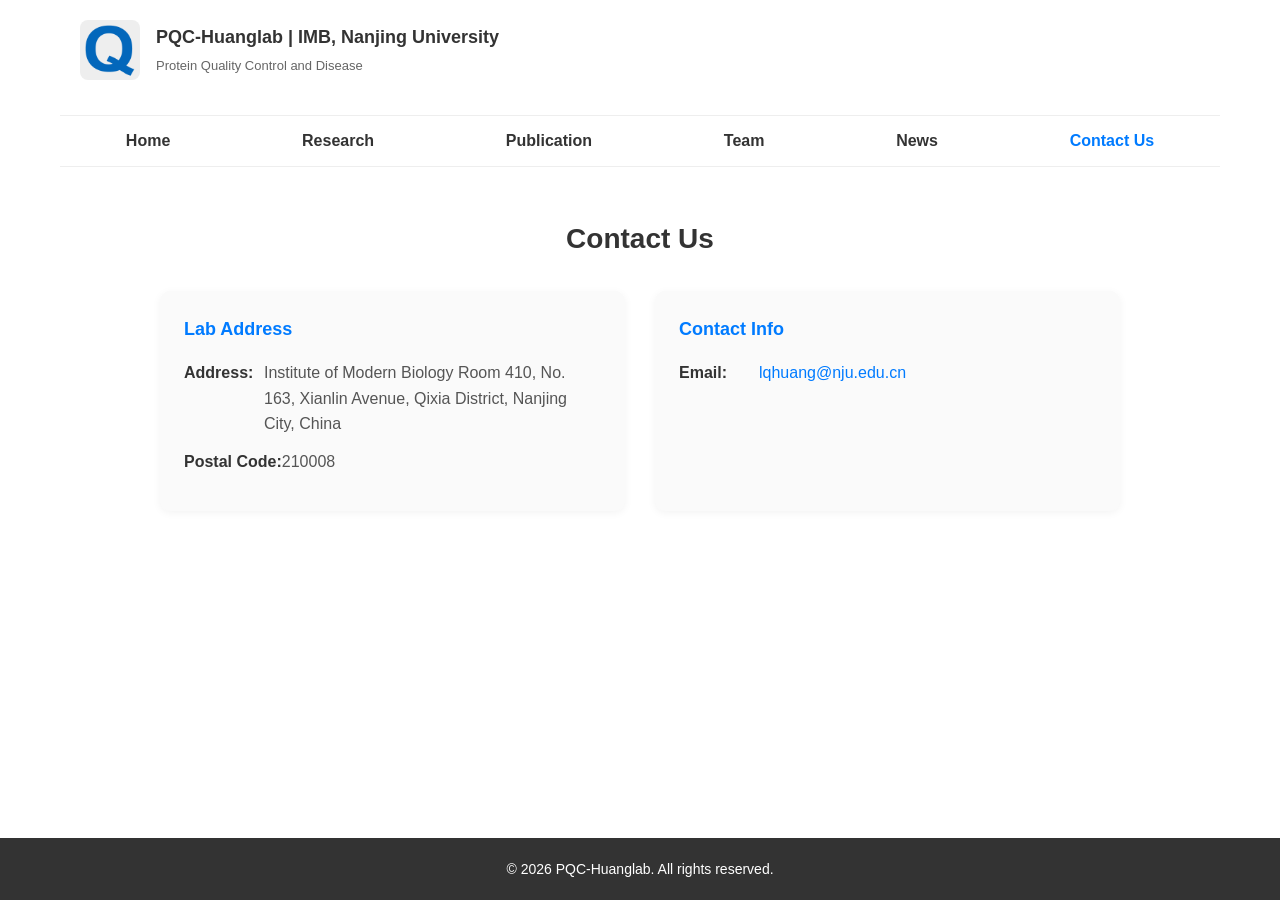
==== contact.html @ d38bd1e4 "Add files via upload" ====
<!DOCTYPE html>
<html lang="en">
<head>
  <meta charset="UTF-8" />
  <link rel="shortcut icon" type="image/x-icon" href="./statics/picture/logo.png" sizes="16x16">
  <meta name="viewport" content="width=device-width, initial-scale=1.0"/>
  <title>Contact Us - PQC-Huanglab</title>
  <style>
    * {
      margin: 0;
      padding: 0;
      box-sizing: border-box;
    }

    body {
      font-family: Arial, sans-serif;
      line-height: 1.6;
      background-color: #fff;
      color: #333;
      display: flex;
      flex-direction: column;
      min-height: 100vh;
    }

    .container {
      max-width: 1200px;
      margin: 0 auto;
      padding: 0 20px;
    }

    /* —————— Logo + Title —————— */
    .header-top {
      display: flex;
      align-items: center;
      padding: 20px 0;
      min-height: 80px;
      justify-content: space-between;
    }

    .logo {
      height: 60px;
      width: 60px;
      margin-right: 16px;
      background-color: #eee;
      border-radius: 8px;
      display: flex;
      align-items: center;
      justify-content: center;
      color: #999;
      font-weight: bold;
      font-size: 20px;
      flex-shrink: 0;
    }

    .site-title-group {
      display: flex;
      flex-direction: column;
    }

    .site-title {
      font-size: 18px;
      font-weight: bold;
      color: #333;
      margin-bottom: 4px;
    }

    .site-subtitle {
      font-size: 13px;
      color: #666;
    }

    /* —————— Main Content Wrapper —————— */
    .main-content {
      flex: 1;
    }

    /* —————— Hamburger Button —————— */
    .hamburger {
      display: none;
      flex-direction: column;
      justify-content: space-between;
      width: 30px;
      height: 21px;
      cursor: pointer;
    }

    .hamburger span {
      height: 3px;
      width: 100%;
      background-color: #333;
      transition: 0.3s;
    }

    /* —————— Navigation —————— */
    nav {
      margin: 15px 0 30px;
    }

    nav ul {
      display: flex;
      list-style: none;
      justify-content: space-around;
      padding: 12px 0;
      margin: 0;
      border-top: 1px solid #eee;
      border-bottom: 1px solid #eee;
    }

    nav a {
      text-decoration: none;
      color: #333;
      font-weight: 600;
      white-space: nowrap;
      padding: 6px 0;
      border-radius: 4px;
    }

    nav a:hover,
    nav a.active {
      color: #007BFF;
    }

    /* —————— Contact Section —————— */
    .content-section {
      padding: 20px 0 40px;
    }

    .section-title {
      text-align: center;
      font-size: 28px;
      margin-bottom: 30px;
      color: #333;
    }

    .contact-info {
      max-width: 960px;
      margin: 0 auto;
      display: grid;
      grid-template-columns: repeat(auto-fit, minmax(300px, 1fr));
      gap: 30px;
      width: 100%;
    }

    .info-card {
      background: #fafafa;
      padding: 24px;
      border-radius: 10px;
      box-shadow: 0 2px 8px rgba(0,0,0,0.05);
      width: 100%;
    }

    .info-title {
      font-size: 18px;
      font-weight: bold;
      color: #007BFF;
      margin-bottom: 16px;
    }

    .info-item {
      margin-bottom: 12px;
      display: flex;
    }

    .info-label {
      font-weight: bold;
      min-width: 80px;
      color: #333;
    }

    .info-value {
      color: #555;
      flex: 1;
    }

    .info-value a {
      color: #007BFF;
      text-decoration: none;
    }

    .info-value a:hover {
      text-decoration: underline;
    }

    /* —————— Footer —————— */
    footer {
      background-color: #333;
      color: #fff;
      text-align: center;
      padding: 20px 0;
      font-size: 14px;
    }

    /* —————— Responsive —————— */
    @media (max-width: 768px) {
      .header-top {
        flex-direction: row;
        align-items: center;
        justify-content: space-between;
      }

      .logo {
        margin-right: 12px;
      }

      .site-title-group {
        flex-direction: column;
        align-items: flex-start;
      }

      /* 显示汉堡按钮 */
      .hamburger {
        display: flex;
      }

      /* 隐藏默认导航 */
      nav ul {
        display: none;
        flex-direction: column;
        align-items: flex-start;
        gap: 10px;
        padding: 12px 0;
        margin-top: 10px;
        border: none;
        background: #f9f9f9;
        border-radius: 8px;
        width: 100%;
      }

      /* JS 控制显示 */
      nav ul.show {
        display: flex;
      }

      nav a {
        width: 100%;
        padding: 8px 0;
        text-align: left;
      }

      .contact-info {
        grid-template-columns: 1fr;
      }
    }

    @media (max-width: 480px) {
      .container {
        padding: 0 15px;
      }
      .logo {
        width: 50px;
        height: 50px;
        font-size: 18px;
      }
      .site-title {
        font-size: 16px;
      }
      .site-subtitle {
        font-size: 12px;
      }
    }
  </style>
</head>
<body>

  <div class="main-content">
    <div class="container">
      <div class="container">
        <div class="header-top">
          <div style="display: flex; align-items: center;">
            <img src="./statics/picture/logo.png" alt="logo" class="logo">
            <div class="site-title-group">
              <div class="site-title">PQC-Huanglab | IMB, Nanjing University</div>
              <div class="site-subtitle">Protein Quality Control and Disease</div>
            </div>
          </div>
          <div class="hamburger" id="hamburger">
            <span></span>
            <span></span>
            <span></span>
          </div>
        </div>
      </div>

      <nav>
        <ul>
          <li><a href="index.html">Home</a></li>
          <li><a href="research.html">Research</a></li>
          <li><a href="publication.html">Publication</a></li>
          <li><a href="team.html">Team</a></li>
          <li><a href="news.html">News</a></li>
          <li><a href="contact.html" class="active">Contact Us</a></li>
        </ul>
      </nav>

      <section class="content-section">
        <h1 class="section-title">Contact Us</h1>
        <div class="contact-info">
          <div class="info-card">
            <div class="info-title">Lab Address</div>
            <div class="info-item">
              <div class="info-label">Address:</div>
              <div class="info-value">Institute of Modern Biology Room 410, No. 163, Xianlin Avenue, Qixia District, Nanjing City, China</div>
            </div>
            <div class="info-item">
              <div class="info-label">Postal Code:</div>
              <div class="info-value">210008</div>
            </div>
          </div>
          
          <div class="info-card">
            <div class="info-title">Contact Info</div>
            <div class="info-item">
              <div class="info-label">Email:</div>
              <div class="info-value">
                <a href="mailto:lqhuang@nju.edu.cn">lqhuang@nju.edu.cn</a>
              </div>
            </div>
            </div>
          </div>
        </div>
      </section>
    </div>
  </div>

  <footer>
    <div class="container">
      &copy; 2026 PQC-Huanglab. All rights reserved.
    </div>
  </footer>

  <script>
    document.addEventListener('DOMContentLoaded', function() {
      const hamburger = document.getElementById('hamburger');
      const navMenu = document.querySelector('nav ul');

      if (hamburger && navMenu) {
        hamburger.addEventListener('click', function() {
          navMenu.classList.toggle('show');
        });
      }
    });
  </script>
</body>
</html>
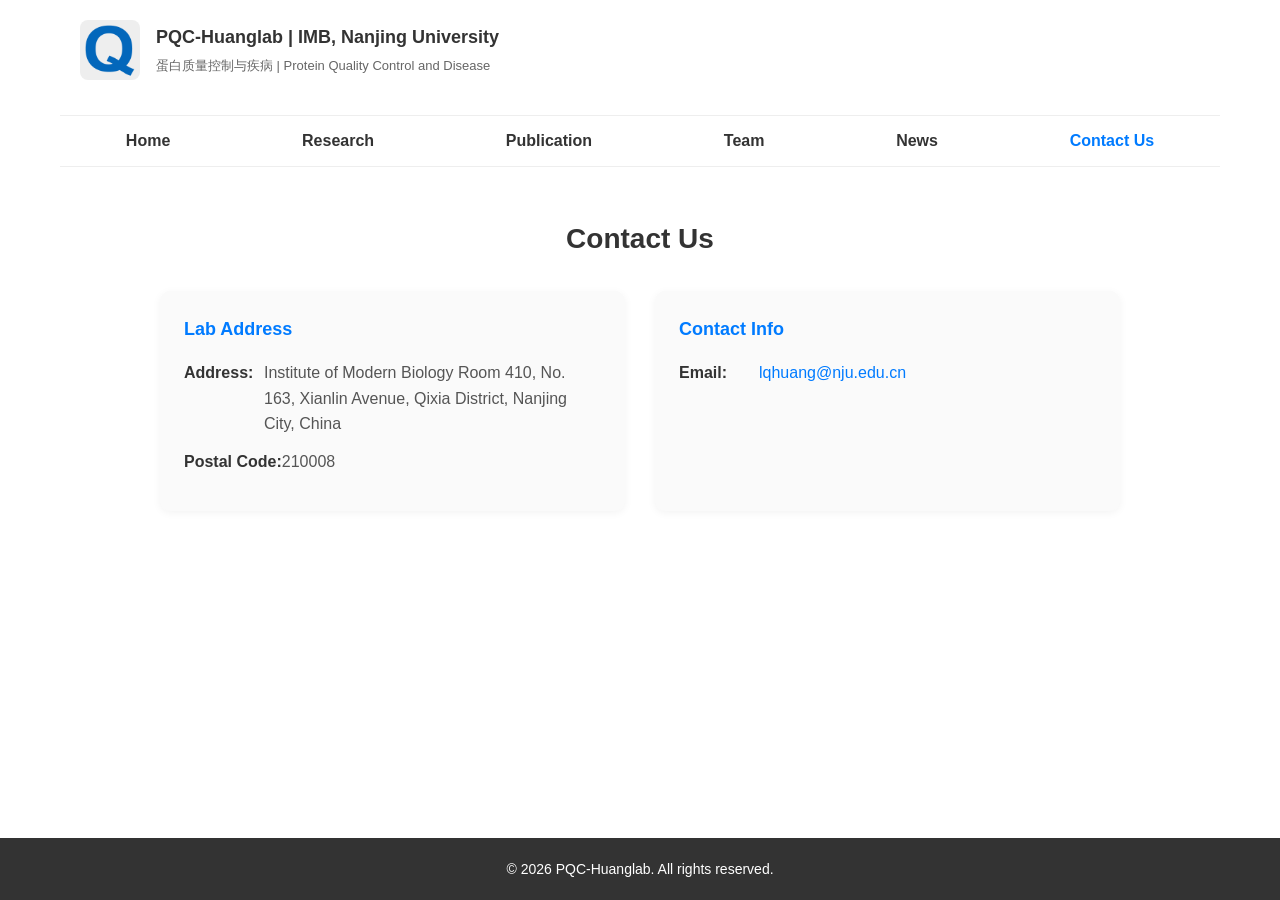
==== commit ea8d6ea9: "Add files via upload" ====
--- a/contact.html
+++ b/contact.html
@@ -264,13 +264,14 @@
 
   <div class="main-content">
     <div class="container">
+      <!-- 双重 container（保持结构一致性） -->
       <div class="container">
         <div class="header-top">
           <div style="display: flex; align-items: center;">
             <img src="./statics/picture/logo.png" alt="logo" class="logo">
             <div class="site-title-group">
               <div class="site-title">PQC-Huanglab | IMB, Nanjing University</div>
-              <div class="site-subtitle">Protein Quality Control and Disease</div>
+              <div class="site-subtitle">蛋白质量控制与疾病 | Protein Quality Control and Disease</div>
             </div>
           </div>
           <div class="hamburger" id="hamburger">
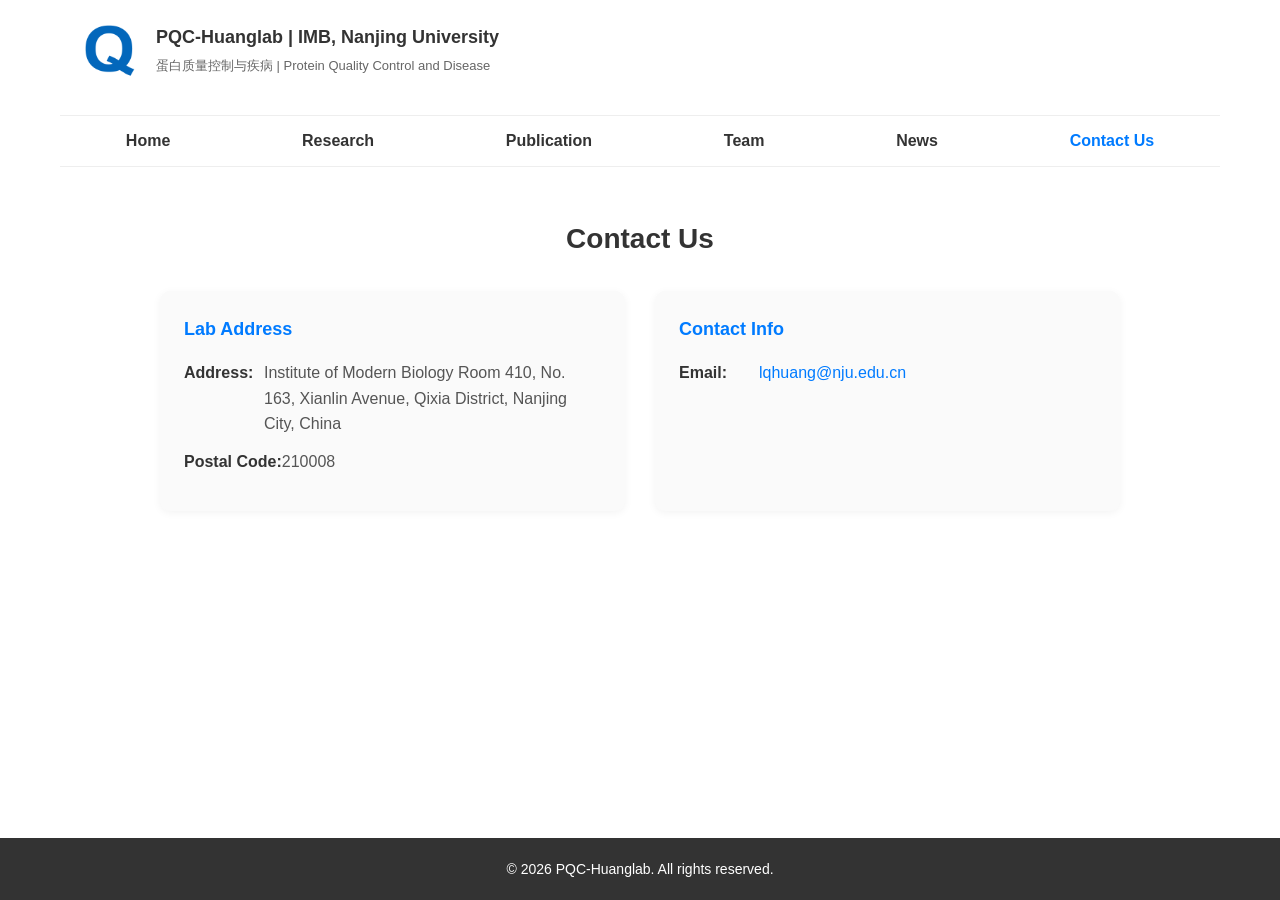
==== commit 82ed2c3c: "Add files via upload" ====
--- a/contact.html
+++ b/contact.html
@@ -1,3 +1,4 @@
+
 <!DOCTYPE html>
 <html lang="en">
 <head>
@@ -41,7 +42,6 @@
       height: 60px;
       width: 60px;
       margin-right: 16px;
-      background-color: #eee;
       border-radius: 8px;
       display: flex;
       align-items: center;
@@ -252,10 +252,10 @@
         font-size: 18px;
       }
       .site-title {
-        font-size: 16px;
+        font-size: 12px;
       }
       .site-subtitle {
-        font-size: 12px;
+        font-size: 8px;
       }
     }
   </style>
@@ -268,10 +268,11 @@
       <div class="container">
         <div class="header-top">
           <div style="display: flex; align-items: center;">
-            <img src="./statics/picture/logo.png" alt="logo" class="logo">
-            <div class="site-title-group">
-              <div class="site-title">PQC-Huanglab | IMB, Nanjing University</div>
-              <div class="site-subtitle">蛋白质量控制与疾病 | Protein Quality Control and Disease</div>
+        <a href="./" style="text-decoration: none;">
+        <img src="./statics/picture/logo.png" alt="logo" class="logo">
+        <div class="site-title-group">
+          <div class="site-title">PQC-Huanglab | IMB, Nanjing University</div>
+          <div class="site-subtitle">蛋白质量控制与疾病 | Protein Quality Control and Disease</div></a>
             </div>
           </div>
           <div class="hamburger" id="hamburger">
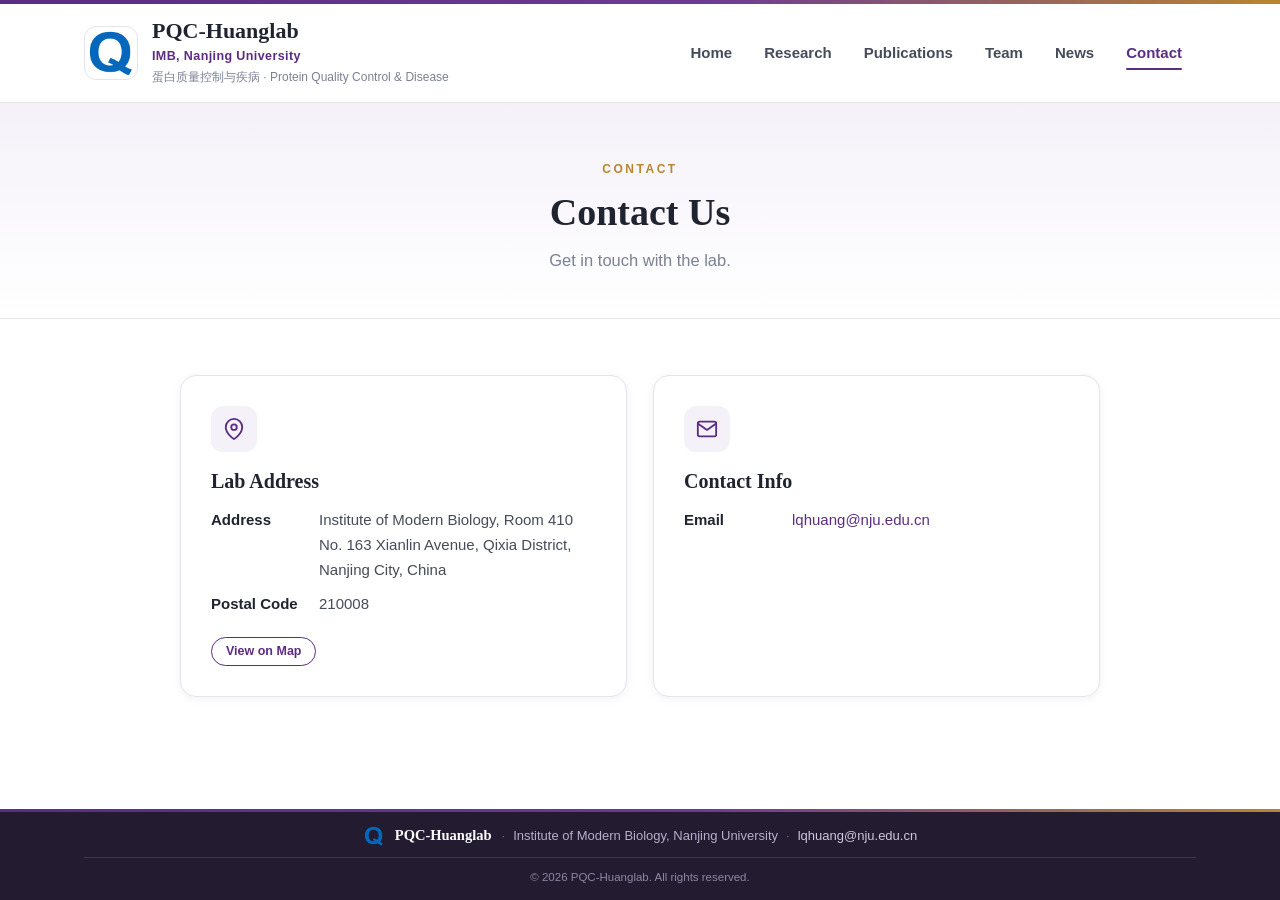
==== commit 61ca81e8: "Add files via upload" ====
--- a/contact.html
+++ b/contact.html
@@ -1,346 +1,112 @@
-
-<!DOCTYPE html>
-<html lang="en">
-<head>
-  <meta charset="UTF-8" />
-  <link rel="shortcut icon" type="image/x-icon" href="./statics/picture/logo.png" sizes="16x16">
-  <meta name="viewport" content="width=device-width, initial-scale=1.0"/>
-  <title>Contact Us - PQC-Huanglab</title>
-  <style>
-    * {
-      margin: 0;
-      padding: 0;
-      box-sizing: border-box;
-    }
-
-    body {
-      font-family: Arial, sans-serif;
-      line-height: 1.6;
-      background-color: #fff;
-      color: #333;
-      display: flex;
-      flex-direction: column;
-      min-height: 100vh;
-    }
-
-    .container {
-      max-width: 1200px;
-      margin: 0 auto;
-      padding: 0 20px;
-    }
-
-    /* —————— Logo + Title —————— */
-    .header-top {
-      display: flex;
-      align-items: center;
-      padding: 20px 0;
-      min-height: 80px;
-      justify-content: space-between;
-    }
-
-    .logo {
-      height: 60px;
-      width: 60px;
-      margin-right: 16px;
-      border-radius: 8px;
-      display: flex;
-      align-items: center;
-      justify-content: center;
-      color: #999;
-      font-weight: bold;
-      font-size: 20px;
-      flex-shrink: 0;
-    }
-
-    .site-title-group {
-      display: flex;
-      flex-direction: column;
-    }
-
-    .site-title {
-      font-size: 18px;
-      font-weight: bold;
-      color: #333;
-      margin-bottom: 4px;
-    }
-
-    .site-subtitle {
-      font-size: 13px;
-      color: #666;
-    }
-
-    /* —————— Main Content Wrapper —————— */
-    .main-content {
-      flex: 1;
-    }
-
-    /* —————— Hamburger Button —————— */
-    .hamburger {
-      display: none;
-      flex-direction: column;
-      justify-content: space-between;
-      width: 30px;
-      height: 21px;
-      cursor: pointer;
-    }
-
-    .hamburger span {
-      height: 3px;
-      width: 100%;
-      background-color: #333;
-      transition: 0.3s;
-    }
-
-    /* —————— Navigation —————— */
-    nav {
-      margin: 15px 0 30px;
-    }
-
-    nav ul {
-      display: flex;
-      list-style: none;
-      justify-content: space-around;
-      padding: 12px 0;
-      margin: 0;
-      border-top: 1px solid #eee;
-      border-bottom: 1px solid #eee;
-    }
-
-    nav a {
-      text-decoration: none;
-      color: #333;
-      font-weight: 600;
-      white-space: nowrap;
-      padding: 6px 0;
-      border-radius: 4px;
-    }
-
-    nav a:hover,
-    nav a.active {
-      color: #007BFF;
-    }
-
-    /* —————— Contact Section —————— */
-    .content-section {
-      padding: 20px 0 40px;
-    }
-
-    .section-title {
-      text-align: center;
-      font-size: 28px;
-      margin-bottom: 30px;
-      color: #333;
-    }
-
-    .contact-info {
-      max-width: 960px;
-      margin: 0 auto;
-      display: grid;
-      grid-template-columns: repeat(auto-fit, minmax(300px, 1fr));
-      gap: 30px;
-      width: 100%;
-    }
-
-    .info-card {
-      background: #fafafa;
-      padding: 24px;
-      border-radius: 10px;
-      box-shadow: 0 2px 8px rgba(0,0,0,0.05);
-      width: 100%;
-    }
-
-    .info-title {
-      font-size: 18px;
-      font-weight: bold;
-      color: #007BFF;
-      margin-bottom: 16px;
-    }
-
-    .info-item {
-      margin-bottom: 12px;
-      display: flex;
-    }
-
-    .info-label {
-      font-weight: bold;
-      min-width: 80px;
-      color: #333;
-    }
-
-    .info-value {
-      color: #555;
-      flex: 1;
-    }
-
-    .info-value a {
-      color: #007BFF;
-      text-decoration: none;
-    }
-
-    .info-value a:hover {
-      text-decoration: underline;
-    }
-
-    /* —————— Footer —————— */
-    footer {
-      background-color: #333;
-      color: #fff;
-      text-align: center;
-      padding: 20px 0;
-      font-size: 14px;
-    }
-
-    /* —————— Responsive —————— */
-    @media (max-width: 768px) {
-      .header-top {
-        flex-direction: row;
-        align-items: center;
-        justify-content: space-between;
-      }
-
-      .logo {
-        margin-right: 12px;
-      }
-
-      .site-title-group {
-        flex-direction: column;
-        align-items: flex-start;
-      }
-
-      /* 显示汉堡按钮 */
-      .hamburger {
-        display: flex;
-      }
-
-      /* 隐藏默认导航 */
-      nav ul {
-        display: none;
-        flex-direction: column;
-        align-items: flex-start;
-        gap: 10px;
-        padding: 12px 0;
-        margin-top: 10px;
-        border: none;
-        background: #f9f9f9;
-        border-radius: 8px;
-        width: 100%;
-      }
-
-      /* JS 控制显示 */
-      nav ul.show {
-        display: flex;
-      }
-
-      nav a {
-        width: 100%;
-        padding: 8px 0;
-        text-align: left;
-      }
-
-      .contact-info {
-        grid-template-columns: 1fr;
-      }
-    }
-
-    @media (max-width: 480px) {
-      .container {
-        padding: 0 15px;
-      }
-      .logo {
-        width: 50px;
-        height: 50px;
-        font-size: 18px;
-      }
-      .site-title {
-        font-size: 12px;
-      }
-      .site-subtitle {
-        font-size: 8px;
-      }
-    }
-  </style>
-</head>
-<body>
-
-  <div class="main-content">
-    <div class="container">
-      <!-- 双重 container（保持结构一致性） -->
-      <div class="container">
-        <div class="header-top">
-          <div style="display: flex; align-items: center;">
-        <a href="./" style="text-decoration: none;">
-        <img src="./statics/picture/logo.png" alt="logo" class="logo">
-        <div class="site-title-group">
-          <div class="site-title">PQC-Huanglab | IMB, Nanjing University</div>
-          <div class="site-subtitle">蛋白质量控制与疾病 | Protein Quality Control and Disease</div></a>
-            </div>
-          </div>
-          <div class="hamburger" id="hamburger">
-            <span></span>
-            <span></span>
-            <span></span>
-          </div>
-        </div>
-      </div>
-
-      <nav>
-        <ul>
-          <li><a href="index.html">Home</a></li>
-          <li><a href="research.html">Research</a></li>
-          <li><a href="publication.html">Publication</a></li>
-          <li><a href="team.html">Team</a></li>
-          <li><a href="news.html">News</a></li>
-          <li><a href="contact.html" class="active">Contact Us</a></li>
-        </ul>
-      </nav>
-
-      <section class="content-section">
-        <h1 class="section-title">Contact Us</h1>
-        <div class="contact-info">
-          <div class="info-card">
-            <div class="info-title">Lab Address</div>
-            <div class="info-item">
-              <div class="info-label">Address:</div>
-              <div class="info-value">Institute of Modern Biology Room 410, No. 163, Xianlin Avenue, Qixia District, Nanjing City, China</div>
-            </div>
-            <div class="info-item">
-              <div class="info-label">Postal Code:</div>
-              <div class="info-value">210008</div>
-            </div>
-          </div>
-          
-          <div class="info-card">
-            <div class="info-title">Contact Info</div>
-            <div class="info-item">
-              <div class="info-label">Email:</div>
-              <div class="info-value">
-                <a href="mailto:lqhuang@nju.edu.cn">lqhuang@nju.edu.cn</a>
-              </div>
-            </div>
-            </div>
-          </div>
-        </div>
-      </section>
-    </div>
-  </div>
-
-  <footer>
-    <div class="container">
-      &copy; 2026 PQC-Huanglab. All rights reserved.
-    </div>
-  </footer>
-
-  <script>
-    document.addEventListener('DOMContentLoaded', function() {
-      const hamburger = document.getElementById('hamburger');
-      const navMenu = document.querySelector('nav ul');
-
-      if (hamburger && navMenu) {
-        hamburger.addEventListener('click', function() {
-          navMenu.classList.toggle('show');
-        });
-      }
-    });
-  </script>
-</body>
-</html>+<!DOCTYPE html>
+<html lang="en">
+<head>
+  <meta charset="UTF-8">
+  <meta name="viewport" content="width=device-width, initial-scale=1.0">
+  <title>Contact · PQC-Huanglab</title>
+  <meta name="description" content="Contact the Huang Lab of Protein Quality Control — Institute of Modern Biology, Nanjing University.">
+  <link rel="shortcut icon" type="image/x-icon" href="./statics/picture/logo.png">
+  <link rel="stylesheet" href="./assets/css/style.css">
+</head>
+<body>
+  <a class="skip-link" href="#main">Skip to content</a>
+
+  <header class="site-header">
+    <div class="container header-inner">
+      <a class="brand" href="./index.html">
+        <img class="brand-logo" src="./statics/picture/logo.png" alt="PQC-Huanglab logo">
+        <span class="brand-text">
+          <span class="brand-title">PQC-Huanglab</span>
+          <span class="brand-sub">IMB, Nanjing University</span>
+          <span class="brand-cn">蛋白质量控制与疾病 · Protein Quality Control &amp; Disease</span>
+        </span>
+      </a>
+      <nav class="site-nav" id="site-nav" aria-label="Main navigation">
+        <ul class="nav-list">
+          <li><a href="./index.html">Home</a></li>
+          <li><a href="./research.html">Research</a></li>
+          <li><a href="./publication.html">Publications</a></li>
+          <li><a href="./team.html">Team</a></li>
+          <li><a href="./news.html">News</a></li>
+          <li><a href="./contact.html" class="active">Contact</a></li>
+        </ul>
+      </nav>
+      <button class="hamburger" id="hamburger" aria-label="Toggle navigation menu" aria-expanded="false" aria-controls="site-nav">
+        <span></span><span></span><span></span>
+      </button>
+    </div>
+  </header>
+
+  <main id="main">
+    <section class="page-hero">
+      <div class="container">
+        <div class="eyebrow">Contact</div>
+        <h1 class="page-title">Contact Us</h1>
+        <p class="page-lead">Get in touch with the lab.</p>
+      </div>
+    </section>
+
+    <section class="section">
+      <div class="container">
+        <div class="contact-grid">
+          <div class="info-card reveal">
+            <div class="info-icon">
+              <svg width="22" height="22" viewBox="0 0 24 24" fill="none" stroke="currentColor" stroke-width="2" stroke-linecap="round" stroke-linejoin="round" aria-hidden="true"><path d="M21 10c0 7-9 13-9 13s-9-6-9-13a9 9 0 0 1 18 0z"/><circle cx="12" cy="10" r="3"/></svg>
+            </div>
+            <h2 class="info-title">Lab Address</h2>
+            <div class="info-item">
+              <span class="info-label">Address</span>
+              <span class="info-value">Institute of Modern Biology, Room 410<br>No. 163 Xianlin Avenue, Qixia District, Nanjing City, China</span>
+            </div>
+            <div class="info-item">
+              <span class="info-label">Postal Code</span>
+              <span class="info-value">210008</span>
+            </div>
+            <a class="btn-mini" href="https://maps.google.com/?q=Institute+of+Modern+Biology,+Nanjing+University" target="_blank" rel="noopener">View on Map</a>
+          </div>
+
+          <div class="info-card reveal">
+            <div class="info-icon">
+              <svg width="22" height="22" viewBox="0 0 24 24" fill="none" stroke="currentColor" stroke-width="2" stroke-linecap="round" stroke-linejoin="round" aria-hidden="true"><path d="M4 4h16c1.1 0 2 .9 2 2v12c0 1.1-.9 2-2 2H4c-1.1 0-2-.9-2-2V6c0-1.1.9-2 2-2z"/><polyline points="22,6 12,13 2,6"/></svg>
+            </div>
+            <h2 class="info-title">Contact Info</h2>
+            <div class="info-item">
+              <span class="info-label">Email</span>
+              <span class="info-value"><a href="mailto:lqhuang@nju.edu.cn">lqhuang@nju.edu.cn</a></span>
+            </div>
+          </div>
+        </div>
+      </div>
+    </section>
+  </main>
+
+  <footer class="site-footer">
+    <div class="container">
+      <p class="footer-line1">
+        <img class="footer-logo" src="./statics/picture/logo.png" alt="">
+        <strong class="footer-name">PQC-Huanglab</strong>
+        <span class="footer-sep">&middot;</span>
+        <span>Institute of Modern Biology, Nanjing University</span>
+        <span class="footer-sep">&middot;</span>
+        <a href="mailto:lqhuang@nju.edu.cn">lqhuang@nju.edu.cn</a>
+      </p>
+      <div class="footer-line2">
+        <span>&copy; <span id="footer-year">2026</span> PQC-Huanglab. All rights reserved.</span>
+        <span class="visit-stats" id="visitStats" hidden>
+          <svg width="14" height="14" viewBox="0 0 24 24" fill="none" stroke="currentColor" stroke-width="2" stroke-linecap="round" stroke-linejoin="round" aria-hidden="true"><path d="M1 12s4-8 11-8 11 8 11 8-4 8-11 8-11-8-11-8z"/><circle cx="12" cy="12" r="3"/></svg>
+          Visits <strong id="busuanzi_value_site_pv">&#8211;</strong>
+          <span class="visit-sep">&middot;</span>
+          Visitors <strong id="busuanzi_value_site_uv">&#8211;</strong>
+        </span>
+      </div>
+    </div>
+  </footer>
+
+  <button id="backToTop" aria-label="Back to top">
+    <svg width="18" height="18" viewBox="0 0 24 24" fill="none" stroke="currentColor" stroke-width="2.4" stroke-linecap="round" stroke-linejoin="round" aria-hidden="true"><polyline points="18 15 12 9 6 15"/></svg>
+  </button>
+
+  <script src="./assets/js/site-data.js"></script>
+  <script src="./assets/js/main.js" defer></script>
+</body>
+</html>
--- a/assets/css/style.css
+++ b/assets/css/style.css
@@ -0,0 +1,1446 @@
+/* ==========================================================================
+   PQC-Huanglab — shared stylesheet
+   Huang Lab of Protein Quality Control · IMB, Nanjing University
+   ========================================================================== */
+
+/* ---------- Design tokens ---------- */
+:root {
+  --primary: #5b2c83;        /* deep academic purple */
+  --primary-dark: #452063;
+  --primary-soft: #6d3a96;
+  --primary-050: #f5f1f9;
+  --gold: #b8862f;           /* scholarly gold accent */
+  --ink: #1f2430;
+  --body-color: #454b59;
+  --muted: #7b8194;
+  --line: #e6e2ee;
+  --bg: #ffffff;
+  --bg-soft: #f8f7fb;
+  --footer-bg: #231b30;
+  --shadow-sm: 0 2px 8px rgba(35, 27, 48, 0.06);
+  --shadow-md: 0 10px 30px rgba(35, 27, 48, 0.09);
+  --radius: 12px;
+  --font-serif: Georgia, "Times New Roman", "Noto Serif SC", "Songti SC", "SimSun", serif;
+  --font-sans: "Segoe UI", "Helvetica Neue", Arial, "PingFang SC", "Hiragino Sans GB", "Microsoft YaHei", sans-serif;
+}
+
+/* ---------- Base ---------- */
+* {
+  margin: 0;
+  padding: 0;
+  box-sizing: border-box;
+}
+
+[hidden] {
+  display: none !important;
+}
+
+html {
+  scroll-behavior: smooth;
+}
+
+body {
+  min-height: 100vh;
+  display: flex;
+  flex-direction: column;
+  font-family: var(--font-sans);
+  font-size: 16px;
+  line-height: 1.65;
+  color: var(--body-color);
+  background: var(--bg);
+  -webkit-font-smoothing: antialiased;
+}
+
+main {
+  flex: 1;
+}
+
+img {
+  max-width: 100%;
+}
+
+h1, h2, h3, h4 {
+  font-family: var(--font-serif);
+  color: var(--ink);
+  line-height: 1.3;
+}
+
+a {
+  color: var(--primary);
+}
+
+::selection {
+  background: var(--primary);
+  color: #fff;
+}
+
+:focus-visible {
+  outline: 2px solid var(--primary);
+  outline-offset: 2px;
+  border-radius: 4px;
+}
+
+.container {
+  width: 100%;
+  max-width: 1160px;
+  margin: 0 auto;
+  padding: 0 24px;
+}
+
+.section {
+  padding: 56px 0;
+}
+
+.section-soft {
+  background: var(--bg-soft);
+  border-top: 1px solid var(--line);
+  border-bottom: 1px solid var(--line);
+}
+
+/* ---------- Typography helpers ---------- */
+.eyebrow {
+  display: inline-block;
+  font-size: 12px;
+  font-weight: 700;
+  letter-spacing: 2.5px;
+  text-transform: uppercase;
+  color: var(--gold);
+  margin-bottom: 8px;
+}
+
+.section-head {
+  text-align: center;
+  margin-bottom: 36px;
+}
+
+.section-title {
+  font-size: clamp(26px, 3.4vw, 34px);
+}
+
+.section-head .section-title::after {
+  content: "";
+  display: block;
+  width: 44px;
+  height: 3px;
+  margin: 14px auto 0;
+  border-radius: 2px;
+  background: linear-gradient(90deg, var(--primary), var(--gold));
+}
+
+/* ---------- Buttons ---------- */
+.btn {
+  display: inline-block;
+  font-size: 14.5px;
+  font-weight: 600;
+  text-decoration: none;
+  border-radius: 999px;
+  padding: 9px 24px;
+  transition: all 0.25s ease;
+}
+
+.btn-outline {
+  border: 1.5px solid var(--primary);
+  color: var(--primary);
+  background: transparent;
+}
+
+.btn-outline:hover {
+  background: var(--primary);
+  color: #fff;
+}
+
+.btn-mini {
+  display: inline-block;
+  font-size: 12.5px;
+  font-weight: 600;
+  color: var(--primary);
+  border: 1px solid var(--primary);
+  border-radius: 999px;
+  padding: 3px 14px;
+  text-decoration: none;
+  transition: all 0.2s ease;
+}
+
+.btn-mini:hover {
+  background: var(--primary);
+  color: #fff;
+}
+
+/* ---------- Skip link (accessibility) ---------- */
+.skip-link {
+  position: absolute;
+  left: -9999px;
+  top: 0;
+  background: var(--primary);
+  color: #fff;
+  padding: 10px 18px;
+  border-radius: 0 0 8px 0;
+  z-index: 200;
+}
+
+.skip-link:focus {
+  left: 0;
+}
+
+/* ==========================================================================
+   Header & navigation
+   ========================================================================== */
+.site-header {
+  position: sticky;
+  top: 0;
+  z-index: 100;
+  background: rgba(255, 255, 255, 0.96);
+  backdrop-filter: blur(8px);
+  border-bottom: 1px solid var(--line);
+}
+
+.site-header::before {
+  content: "";
+  display: block;
+  height: 4px;
+  background: linear-gradient(90deg, var(--primary), var(--primary-soft) 55%, var(--gold));
+}
+
+.header-inner {
+  display: flex;
+  align-items: center;
+  justify-content: space-between;
+  gap: 24px;
+  padding-top: 14px;
+  padding-bottom: 14px;
+}
+
+.brand {
+  display: flex;
+  align-items: center;
+  gap: 14px;
+  text-decoration: none;
+  min-width: 0;
+}
+
+.brand-logo {
+  width: 54px;
+  height: 54px;
+  border-radius: 12px;
+  border: 1px solid var(--line);
+  object-fit: cover;
+  flex-shrink: 0;
+}
+
+.brand-text {
+  display: flex;
+  flex-direction: column;
+  min-width: 0;
+}
+
+.brand-title {
+  font-family: var(--font-serif);
+  font-size: 22px;
+  font-weight: 700;
+  color: var(--ink);
+  line-height: 1.2;
+}
+
+.brand-sub {
+  font-size: 12.5px;
+  font-weight: 600;
+  letter-spacing: 0.4px;
+  color: var(--primary);
+  margin-top: 2px;
+}
+
+.brand-cn {
+  font-size: 12px;
+  color: var(--muted);
+  margin-top: 1px;
+  white-space: nowrap;
+  overflow: hidden;
+  text-overflow: ellipsis;
+}
+
+.nav-list {
+  display: flex;
+  gap: 4px;
+  list-style: none;
+}
+
+.nav-list a {
+  position: relative;
+  display: block;
+  padding: 10px 14px;
+  font-size: 15px;
+  font-weight: 600;
+  color: var(--body-color);
+  text-decoration: none;
+  border-radius: 8px;
+  transition: color 0.2s ease, background 0.2s ease;
+  white-space: nowrap;
+}
+
+.nav-list a:hover {
+  color: var(--primary);
+  background: var(--primary-050);
+}
+
+.nav-list a.active {
+  color: var(--primary);
+}
+
+.nav-list a.active::after {
+  content: "";
+  position: absolute;
+  left: 14px;
+  right: 14px;
+  bottom: 5px;
+  height: 2px;
+  border-radius: 2px;
+  background: var(--primary);
+}
+
+/* Hamburger (mobile only) */
+.hamburger {
+  display: none;
+  flex-direction: column;
+  justify-content: center;
+  gap: 5px;
+  width: 42px;
+  height: 42px;
+  padding: 9px;
+  border: 1px solid var(--line);
+  border-radius: 10px;
+  background: #fff;
+  cursor: pointer;
+  flex-shrink: 0;
+}
+
+.hamburger span {
+  display: block;
+  height: 2px;
+  width: 100%;
+  border-radius: 2px;
+  background: var(--ink);
+  transition: transform 0.3s ease, opacity 0.3s ease;
+}
+
+body.nav-open .hamburger span:nth-child(1) {
+  transform: translateY(7px) rotate(45deg);
+}
+
+body.nav-open .hamburger span:nth-child(2) {
+  opacity: 0;
+}
+
+body.nav-open .hamburger span:nth-child(3) {
+  transform: translateY(-7px) rotate(-45deg);
+}
+
+/* ==========================================================================
+   Sub-page hero band
+   ========================================================================== */
+.page-hero {
+  text-align: center;
+  padding: 52px 0 44px;
+  background: linear-gradient(180deg, var(--primary-050) 0%, rgba(255, 255, 255, 0) 100%);
+  border-bottom: 1px solid var(--line);
+}
+
+.page-title {
+  font-size: clamp(28px, 4vw, 38px);
+}
+
+.page-lead {
+  max-width: 620px;
+  margin: 10px auto 0;
+  font-size: 16.5px;
+  color: var(--muted);
+}
+
+/* ==========================================================================
+   Homepage — hero slider
+   ========================================================================== */
+.hero-section {
+  padding: 28px 0 0;
+}
+
+.hero-slider {
+  position: relative;
+  height: clamp(240px, 36vw, 420px);
+  border-radius: 16px;
+  overflow: hidden;
+  background: var(--ink);
+  box-shadow: var(--shadow-md);
+}
+
+.hero-slide {
+  position: absolute;
+  inset: 0;
+  opacity: 0;
+  transition: opacity 1.1s ease;
+}
+
+.hero-slide.is-active {
+  opacity: 1;
+}
+
+.hero-slide img {
+  width: 100%;
+  height: 100%;
+  object-fit: cover;
+  display: block;
+}
+
+.hero-slide.is-active img {
+  animation: kenburns 8s ease-out forwards;
+}
+
+@keyframes kenburns {
+  from { transform: scale(1); }
+  to   { transform: scale(1.07); }
+}
+
+.hero-arrow {
+  position: absolute;
+  top: 50%;
+  transform: translateY(-50%);
+  width: 42px;
+  height: 42px;
+  border: none;
+  border-radius: 50%;
+  background: rgba(255, 255, 255, 0.85);
+  color: var(--ink);
+  font-size: 26px;
+  line-height: 1;
+  cursor: pointer;
+  display: flex;
+  align-items: center;
+  justify-content: center;
+  padding-bottom: 4px;
+  box-shadow: var(--shadow-sm);
+  opacity: 0;
+  transition: opacity 0.25s ease, background 0.25s ease;
+  z-index: 5;
+}
+
+.hero-slider:hover .hero-arrow,
+.hero-arrow:focus-visible {
+  opacity: 1;
+}
+
+.hero-arrow:hover {
+  background: #fff;
+}
+
+.hero-arrow.prev { left: 14px; }
+.hero-arrow.next { right: 14px; }
+
+.hero-dots {
+  position: absolute;
+  left: 0;
+  right: 0;
+  bottom: 14px;
+  display: flex;
+  justify-content: center;
+  gap: 8px;
+  z-index: 5;
+}
+
+.hero-dot {
+  width: 9px;
+  height: 9px;
+  padding: 0;
+  border: none;
+  border-radius: 999px;
+  background: rgba(255, 255, 255, 0.5);
+  cursor: pointer;
+  transition: all 0.25s ease;
+}
+
+.hero-dot.is-active {
+  width: 24px;
+  background: #fff;
+}
+
+/* ==========================================================================
+   Homepage — PI profile card
+   ========================================================================== */
+.profile-card {
+  display: grid;
+  grid-template-columns: 230px 1fr;
+  gap: 34px;
+  align-items: start;
+  background: #fff;
+  border: 1px solid var(--line);
+  border-radius: 16px;
+  padding: 34px;
+  box-shadow: var(--shadow-md);
+}
+
+.profile-photo {
+  width: 100%;
+  border-radius: 12px;
+  border: 1px solid var(--line);
+}
+
+.profile-name {
+  font-size: 27px;
+}
+
+.profile-role {
+  font-size: 13px;
+  font-weight: 600;
+  letter-spacing: 1.5px;
+  text-transform: uppercase;
+  color: var(--gold);
+  margin: 4px 0 16px;
+}
+
+.profile-bio {
+  margin-bottom: 22px;
+}
+
+/* ==========================================================================
+   Homepage — news panels & friendly links
+   ========================================================================== */
+.home-grid {
+  display: grid;
+  grid-template-columns: repeat(2, minmax(0, 1fr));
+  gap: 26px;
+}
+
+.panel {
+  background: #fff;
+  border: 1px solid var(--line);
+  border-radius: 14px;
+  padding: 24px 26px;
+  box-shadow: var(--shadow-sm);
+}
+
+.panel-head {
+  display: flex;
+  justify-content: space-between;
+  align-items: baseline;
+  gap: 12px;
+  padding-bottom: 10px;
+  margin-bottom: 6px;
+  border-bottom: 2px solid var(--primary);
+}
+
+.panel-title {
+  font-size: 20px;
+}
+
+.panel-link {
+  font-size: 13.5px;
+  font-weight: 600;
+  color: var(--muted);
+  text-decoration: none;
+  white-space: nowrap;
+}
+
+.panel-link:hover {
+  color: var(--primary);
+}
+
+.panel-list {
+  list-style: none;
+}
+
+.panel-list li {
+  display: flex;
+  align-items: baseline;
+  gap: 14px;
+  padding: 11px 0;
+  border-bottom: 1px dashed var(--line);
+  font-size: 14.5px;
+}
+
+.panel-list li:last-child {
+  border-bottom: none;
+}
+
+.news-chip {
+  flex: 0 0 auto;
+  font-size: 12.5px;
+  font-weight: 700;
+  letter-spacing: 0.3px;
+  color: var(--primary);
+  font-variant-numeric: tabular-nums;
+}
+
+.panel-list a {
+  flex: 1;
+  min-width: 0;
+  color: var(--body-color);
+  text-decoration: none;
+  overflow: hidden;
+  text-overflow: ellipsis;
+  white-space: nowrap;
+}
+
+.panel-list a:hover {
+  color: var(--primary);
+}
+
+/* Compact friendly-links strip (homepage, sits flush above the footer) */
+.link-strip {
+  border-top: 1px solid var(--line);
+  background: var(--bg-soft);
+  padding: 16px 0;
+}
+
+.link-strip-inner {
+  display: flex;
+  flex-wrap: wrap;
+  align-items: center;
+  justify-content: center;
+  gap: 8px 10px;
+}
+
+.link-strip-label {
+  font-size: 11.5px;
+  font-weight: 700;
+  letter-spacing: 2px;
+  text-transform: uppercase;
+  color: var(--gold);
+  margin-right: 10px;
+}
+
+.link-strip-inner a {
+  font-size: 13px;
+  color: var(--body-color);
+  text-decoration: none;
+  padding: 4px 16px;
+  border: 1px solid var(--line);
+  border-radius: 999px;
+  background: #fff;
+  transition: color 0.2s ease, border-color 0.2s ease, background 0.2s ease;
+}
+
+.link-strip-inner a:hover {
+  color: var(--primary);
+  border-color: var(--primary);
+  background: var(--primary-050);
+}
+
+.panel-empty {
+  color: var(--muted);
+  font-size: 14px;
+}
+
+/* ==========================================================================
+   Research page
+   ========================================================================== */
+.research-card {
+  max-width: 900px;
+  margin: 0 auto;
+  background: #fff;
+  border: 1px solid var(--line);
+  border-radius: 16px;
+  padding: 38px 42px;
+  box-shadow: var(--shadow-md);
+}
+
+.card-title {
+  font-size: clamp(21px, 2.6vw, 27px);
+  margin: 14px 0 18px;
+}
+
+.card-text {
+  font-size: 16px;
+  line-height: 1.85;
+}
+
+.tag-row {
+  display: flex;
+  flex-wrap: wrap;
+  gap: 10px;
+}
+
+.tag {
+  background: var(--primary-050);
+  color: var(--primary);
+  font-size: 13px;
+  font-weight: 600;
+  padding: 4px 14px;
+  border-radius: 999px;
+}
+
+.figure-frame {
+  margin-top: 26px;
+  border: 1px solid var(--line);
+  border-radius: 12px;
+  overflow: hidden;
+}
+
+.figure-frame img {
+  width: 100%;
+  display: block;
+}
+
+.figure-caption {
+  font-size: 13.5px;
+  font-style: italic;
+  color: var(--muted);
+  padding: 10px 16px;
+  background: var(--bg-soft);
+  border-top: 1px solid var(--line);
+}
+
+/* ==========================================================================
+   Publications page
+   ========================================================================== */
+.pubs-list {
+  list-style: none;
+  max-width: 920px;
+  margin: 0 auto;
+}
+
+.pub-item {
+  display: flex;
+  gap: 20px;
+  padding: 24px 0;
+  border-bottom: 1px solid var(--line);
+}
+
+.pub-item:first-child {
+  padding-top: 0;
+}
+
+.pub-item:last-child {
+  border-bottom: none;
+}
+
+.pub-cover {
+  flex: 0 0 84px;
+  height: 112px;
+  border: 1px solid var(--line);
+  border-radius: 8px;
+  overflow: hidden;
+  background: #fff;
+  box-shadow: var(--shadow-sm);
+}
+
+.pub-cover img {
+  width: 100%;
+  height: 100%;
+  object-fit: cover;
+  display: block;
+}
+
+.pub-info {
+  flex: 1;
+  min-width: 0;
+}
+
+.pub-meta {
+  display: flex;
+  align-items: center;
+  gap: 10px;
+  margin-bottom: 4px;
+}
+
+.pub-journal {
+  font-family: var(--font-serif);
+  font-style: italic;
+  font-size: 15px;
+  color: var(--primary-soft);
+}
+
+.pub-year {
+  font-size: 12px;
+  font-weight: 700;
+  color: var(--gold);
+  border: 1px solid currentColor;
+  border-radius: 999px;
+  padding: 0 9px;
+  line-height: 1.5;
+}
+
+.pub-title {
+  font-size: 17.5px;
+  margin-bottom: 5px;
+}
+
+.pub-title a {
+  color: var(--ink);
+  text-decoration: none;
+}
+
+.pub-title a:hover {
+  color: var(--primary);
+  text-decoration: underline;
+}
+
+.pub-authors {
+  font-size: 14px;
+  color: var(--body-color);
+  margin-bottom: 10px;
+}
+
+.pub-authors strong {
+  color: var(--ink);
+}
+
+.pub-actions {
+  display: flex;
+  gap: 10px;
+}
+
+/* ==========================================================================
+   Team page
+   ========================================================================== */
+.team-group {
+  max-width: 960px;
+  margin: 0 auto 46px;
+}
+
+.group-title {
+  display: flex;
+  align-items: center;
+  gap: 14px;
+  font-size: 21px;
+  margin-bottom: 22px;
+}
+
+.group-title::before {
+  content: "";
+  width: 8px;
+  height: 8px;
+  background: var(--gold);
+  transform: rotate(45deg);
+  flex-shrink: 0;
+}
+
+.group-title::after {
+  content: "";
+  flex: 1;
+  height: 1px;
+  background: var(--line);
+}
+
+/* Featured lead card (PI / lab manager) */
+.team-lead {
+  display: flex;
+  align-items: center;
+  gap: 28px;
+  max-width: 860px;
+  margin: 0 auto;
+  background: #fff;
+  border: 1px solid var(--line);
+  border-radius: 16px;
+  padding: 28px 32px;
+  box-shadow: var(--shadow-sm);
+}
+
+.team-lead-photo {
+  width: 140px;
+  height: 140px;
+  border-radius: 50%;
+  object-fit: cover;
+  border: 4px solid var(--primary-050);
+  box-shadow: 0 0 0 1px var(--line);
+  flex-shrink: 0;
+}
+
+.team-lead-name {
+  font-size: 22px;
+}
+
+.team-lead-role {
+  font-size: 12.5px;
+  font-weight: 700;
+  letter-spacing: 1.5px;
+  text-transform: uppercase;
+  color: var(--gold);
+  margin: 4px 0 10px;
+}
+
+.team-lead-bio {
+  font-size: 14.5px;
+}
+
+.members-grid {
+  display: grid;
+  grid-template-columns: repeat(auto-fill, minmax(155px, 1fr));
+  gap: 26px 18px;
+  max-width: 860px;
+  margin: 0 auto;
+}
+
+/* Photo-forward student card */
+.member-card {
+  text-align: center;
+  padding: 4px 4px 8px;
+  transition: transform 0.25s ease;
+}
+
+.member-card:hover {
+  transform: translateY(-4px);
+}
+
+.member-avatar {
+  width: 104px;
+  height: 104px;
+  border-radius: 50%;
+  object-fit: cover;
+  background: linear-gradient(135deg, var(--primary), var(--gold));
+  padding: 3px;
+  margin-bottom: 13px;
+  transition: box-shadow 0.25s ease;
+}
+
+.member-card:hover .member-avatar {
+  box-shadow: 0 8px 22px rgba(91, 44, 131, 0.28);
+}
+
+.member-name {
+  font-size: 16px;
+}
+
+.member-role {
+  display: inline-block;
+  background: var(--primary-050);
+  color: var(--primary);
+  font-size: 12px;
+  font-weight: 600;
+  padding: 2px 12px;
+  border-radius: 999px;
+  margin: 6px 0;
+}
+
+.member-bio {
+  font-size: 12.5px;
+  color: var(--muted);
+}
+
+/* Alumni compact list */
+.alumni-list {
+  list-style: none;
+  max-width: 620px;
+  margin: 0 auto;
+}
+
+.alumni-item {
+  display: flex;
+  justify-content: space-between;
+  align-items: baseline;
+  gap: 16px;
+  padding: 11px 6px;
+  border-bottom: 1px dashed var(--line);
+}
+
+.alumni-item:last-child {
+  border-bottom: none;
+}
+
+.alumni-name {
+  font-family: var(--font-serif);
+  font-weight: 700;
+  font-size: 15.5px;
+  color: var(--ink);
+}
+
+.alumni-meta {
+  font-size: 13px;
+  color: var(--muted);
+  white-space: nowrap;
+}
+
+/* ==========================================================================
+   News / Group life — timeline
+   ========================================================================== */
+.timeline {
+  list-style: none;
+  max-width: 820px;
+  margin: 0 auto;
+  border-left: 2px solid var(--line);
+  padding-left: 30px;
+  margin-left: 10px;
+}
+
+.timeline-item {
+  position: relative;
+  padding-bottom: 36px;
+}
+
+.timeline-item:last-child {
+  padding-bottom: 0;
+}
+
+.timeline-item::before {
+  content: "";
+  position: absolute;
+  left: -37px;
+  top: 6px;
+  width: 12px;
+  height: 12px;
+  border-radius: 50%;
+  background: #fff;
+  border: 3px solid var(--primary);
+}
+
+.timeline-date {
+  display: inline-block;
+  font-size: 12.5px;
+  font-weight: 700;
+  letter-spacing: 0.8px;
+  color: var(--primary);
+  background: var(--primary-050);
+  border-radius: 999px;
+  padding: 2px 13px;
+  margin-bottom: 9px;
+  font-variant-numeric: tabular-nums;
+}
+
+.timeline-body h3 {
+  font-size: 19px;
+  margin-bottom: 6px;
+}
+
+.timeline-body p {
+  font-size: 15px;
+}
+
+.timeline-body .btn-mini {
+  margin-top: 10px;
+}
+
+.timeline-photo {
+  display: block;
+  width: 100%;
+  max-width: 440px;
+  border: 1px solid var(--line);
+  border-radius: 10px;
+  margin-top: 12px;
+}
+
+.timeline-note {
+  max-width: 820px;
+  margin: 26px 0 0 42px;
+  font-size: 14px;
+  font-style: italic;
+  color: var(--muted);
+}
+
+/* ==========================================================================
+   Contact page
+   ========================================================================== */
+.contact-grid {
+  display: grid;
+  grid-template-columns: repeat(auto-fit, minmax(300px, 1fr));
+  gap: 26px;
+  max-width: 920px;
+  margin: 0 auto;
+}
+
+.info-card {
+  background: #fff;
+  border: 1px solid var(--line);
+  border-radius: 16px;
+  padding: 30px;
+  box-shadow: var(--shadow-sm);
+}
+
+.info-icon {
+  width: 46px;
+  height: 46px;
+  border-radius: 12px;
+  background: var(--primary-050);
+  color: var(--primary);
+  display: flex;
+  align-items: center;
+  justify-content: center;
+  margin-bottom: 16px;
+}
+
+.info-title {
+  font-size: 20px;
+  margin-bottom: 14px;
+}
+
+.info-item {
+  display: flex;
+  gap: 12px;
+  margin-bottom: 10px;
+  font-size: 15px;
+}
+
+.info-label {
+  flex: 0 0 96px;
+  font-weight: 600;
+  color: var(--ink);
+}
+
+.info-value {
+  flex: 1;
+}
+
+.info-value a {
+  color: var(--primary);
+  text-decoration: none;
+}
+
+.info-value a:hover {
+  text-decoration: underline;
+}
+
+.info-card .btn-mini {
+  margin-top: 10px;
+}
+
+/* ==========================================================================
+   Event detail page
+   ========================================================================== */
+.detail-wrap {
+  max-width: 780px;
+  margin: 0 auto;
+}
+
+.detail-back {
+  display: inline-block;
+  font-size: 13.5px;
+  font-weight: 600;
+  color: var(--muted);
+  text-decoration: none;
+  margin-bottom: 24px;
+  transition: color 0.2s ease;
+}
+
+.detail-back:hover {
+  color: var(--primary);
+}
+
+.detail-head {
+  display: flex;
+  flex-wrap: wrap;
+  align-items: center;
+  gap: 10px;
+  margin-bottom: 14px;
+}
+
+.detail-title {
+  font-size: clamp(24px, 3.4vw, 32px);
+  line-height: 1.35;
+  margin-bottom: 20px;
+}
+
+.detail-cover {
+  display: block;
+  width: 100%;
+  border: 1px solid var(--line);
+  border-radius: 12px;
+  margin-bottom: 24px;
+}
+
+.detail-body p {
+  font-size: 16px;
+  line-height: 1.85;
+  margin-bottom: 15px;
+}
+
+.detail-body .btn-mini {
+  margin-top: 4px;
+}
+
+.detail-missing {
+  max-width: 780px;
+  margin: 0 auto;
+  text-align: center;
+  padding: 30px 0 10px;
+}
+
+.detail-missing p {
+  color: var(--muted);
+  margin-bottom: 18px;
+}
+
+/* ==========================================================================
+   Footer — two-line, centered academic style
+   ========================================================================== */
+.site-footer {
+  position: relative;
+  background: var(--footer-bg);
+  color: #b7aecb;
+  font-size: 13px;
+  margin-top: 0;
+  padding: 15px 0 13px;
+}
+
+.site-footer::before {
+  content: "";
+  display: block;
+  position: absolute;
+  top: 0;
+  left: 0;
+  right: 0;
+  height: 3px;
+  background: linear-gradient(90deg, var(--primary), var(--primary-soft) 55%, var(--gold));
+}
+
+.footer-line1 {
+  display: flex;
+  flex-wrap: wrap;
+  align-items: center;
+  justify-content: center;
+  gap: 4px 8px;
+  text-align: center;
+}
+
+.footer-logo {
+  width: 22px;
+  height: 22px;
+  border-radius: 6px;
+  object-fit: cover;
+  margin-right: 2px;
+}
+
+.footer-name {
+  font-family: var(--font-serif);
+  font-size: 14.5px;
+  font-weight: 700;
+  color: #fff;
+  margin-right: 2px;
+}
+
+.footer-sep {
+  color: #6f6488;
+}
+
+.footer-line1 a {
+  color: #cfc6e0;
+  text-decoration: none;
+}
+
+.footer-line1 a:hover {
+  color: #fff;
+  text-decoration: underline;
+}
+
+.footer-line2 {
+  display: flex;
+  flex-wrap: wrap;
+  justify-content: center;
+  align-items: center;
+  gap: 6px 26px;
+  margin-top: 9px;
+  padding-top: 10px;
+  border-top: 1px solid rgba(255, 255, 255, 0.12);
+  font-size: 11.5px;
+  color: #8f86a6;
+}
+
+.visit-stats {
+  display: inline-flex;
+  align-items: center;
+  gap: 7px;
+}
+
+.visit-stats[hidden] {
+  display: none;
+}
+
+.visit-stats strong {
+  color: #fff;
+  font-weight: 600;
+}
+
+.visit-sep {
+  opacity: 0.5;
+  margin: 0 2px;
+}
+
+/* ==========================================================================
+   Back to top
+   ========================================================================== */
+#backToTop {
+  position: fixed;
+  right: 22px;
+  bottom: 22px;
+  width: 44px;
+  height: 44px;
+  border: none;
+  border-radius: 50%;
+  background: var(--primary);
+  color: #fff;
+  cursor: pointer;
+  display: flex;
+  align-items: center;
+  justify-content: center;
+  box-shadow: 0 6px 18px rgba(91, 44, 131, 0.35);
+  opacity: 0;
+  visibility: hidden;
+  transform: translateY(8px);
+  transition: all 0.3s ease;
+  z-index: 90;
+}
+
+#backToTop.show {
+  opacity: 1;
+  visibility: visible;
+  transform: none;
+}
+
+#backToTop:hover {
+  background: var(--primary-dark);
+}
+
+/* ==========================================================================
+   Scroll-reveal animation
+   ========================================================================== */
+.reveal {
+  opacity: 0;
+  transform: translateY(16px);
+  transition: opacity 0.7s ease, transform 0.7s ease;
+}
+
+.reveal.is-visible {
+  opacity: 1;
+  transform: none;
+}
+
+/* ==========================================================================
+   Responsive
+   ========================================================================== */
+@media (max-width: 900px) {
+  .hamburger {
+    display: flex;
+  }
+
+  .site-nav {
+    position: absolute;
+    top: 100%;
+    left: 0;
+    right: 0;
+    display: none;
+    background: #fff;
+    border-bottom: 1px solid var(--line);
+    box-shadow: var(--shadow-md);
+    padding: 6px 0 14px;
+  }
+
+  body.nav-open .site-nav {
+    display: block;
+  }
+
+  .nav-list {
+    flex-direction: column;
+    gap: 2px;
+    padding: 8px 24px 0;
+  }
+
+  .nav-list a {
+    padding: 12px 12px;
+  }
+
+  .nav-list a.active::after {
+    display: none;
+  }
+
+  .nav-list a.active {
+    background: var(--primary-050);
+  }
+
+  .home-grid {
+    grid-template-columns: minmax(0, 1fr);
+  }
+
+  .profile-card {
+    grid-template-columns: 1fr;
+  }
+
+  .profile-photo {
+    max-width: 260px;
+    margin: 0 auto;
+    display: block;
+  }
+}
+
+@media (max-width: 640px) {
+  .section {
+    padding: 40px 0;
+  }
+
+  .brand-cn {
+    display: none;
+  }
+
+  .brand-logo {
+    width: 46px;
+    height: 46px;
+  }
+
+  .brand-title {
+    font-size: 18px;
+  }
+
+  .page-hero {
+    padding: 40px 0 34px;
+  }
+
+  .research-card {
+    padding: 26px 20px;
+  }
+
+  .pub-item {
+    flex-direction: column;
+    gap: 12px;
+  }
+
+  .pub-cover {
+    flex-basis: auto;
+    width: 72px;
+    height: 96px;
+  }
+
+  .team-lead {
+    flex-direction: column;
+    text-align: center;
+    padding: 24px 20px;
+  }
+
+  .timeline {
+    padding-left: 22px;
+  }
+
+  .timeline-item::before {
+    left: -29px;
+  }
+}
+
+@media (max-width: 420px) {
+  .container {
+    padding: 0 16px;
+  }
+
+  .brand-sub {
+    display: none;
+  }
+}
+
+/* ---------- Reduced motion ---------- */
+@media (prefers-reduced-motion: reduce) {
+  html {
+    scroll-behavior: auto;
+  }
+
+  .hero-slide {
+    transition: none;
+  }
+
+  .hero-slide.is-active img {
+    animation: none;
+  }
+
+  .reveal {
+    opacity: 1;
+    transform: none;
+    transition: none;
+  }
+
+  .member-card,
+  .btn,
+  .btn-mini,
+  .link-chips a {
+    transition: none;
+  }
+}
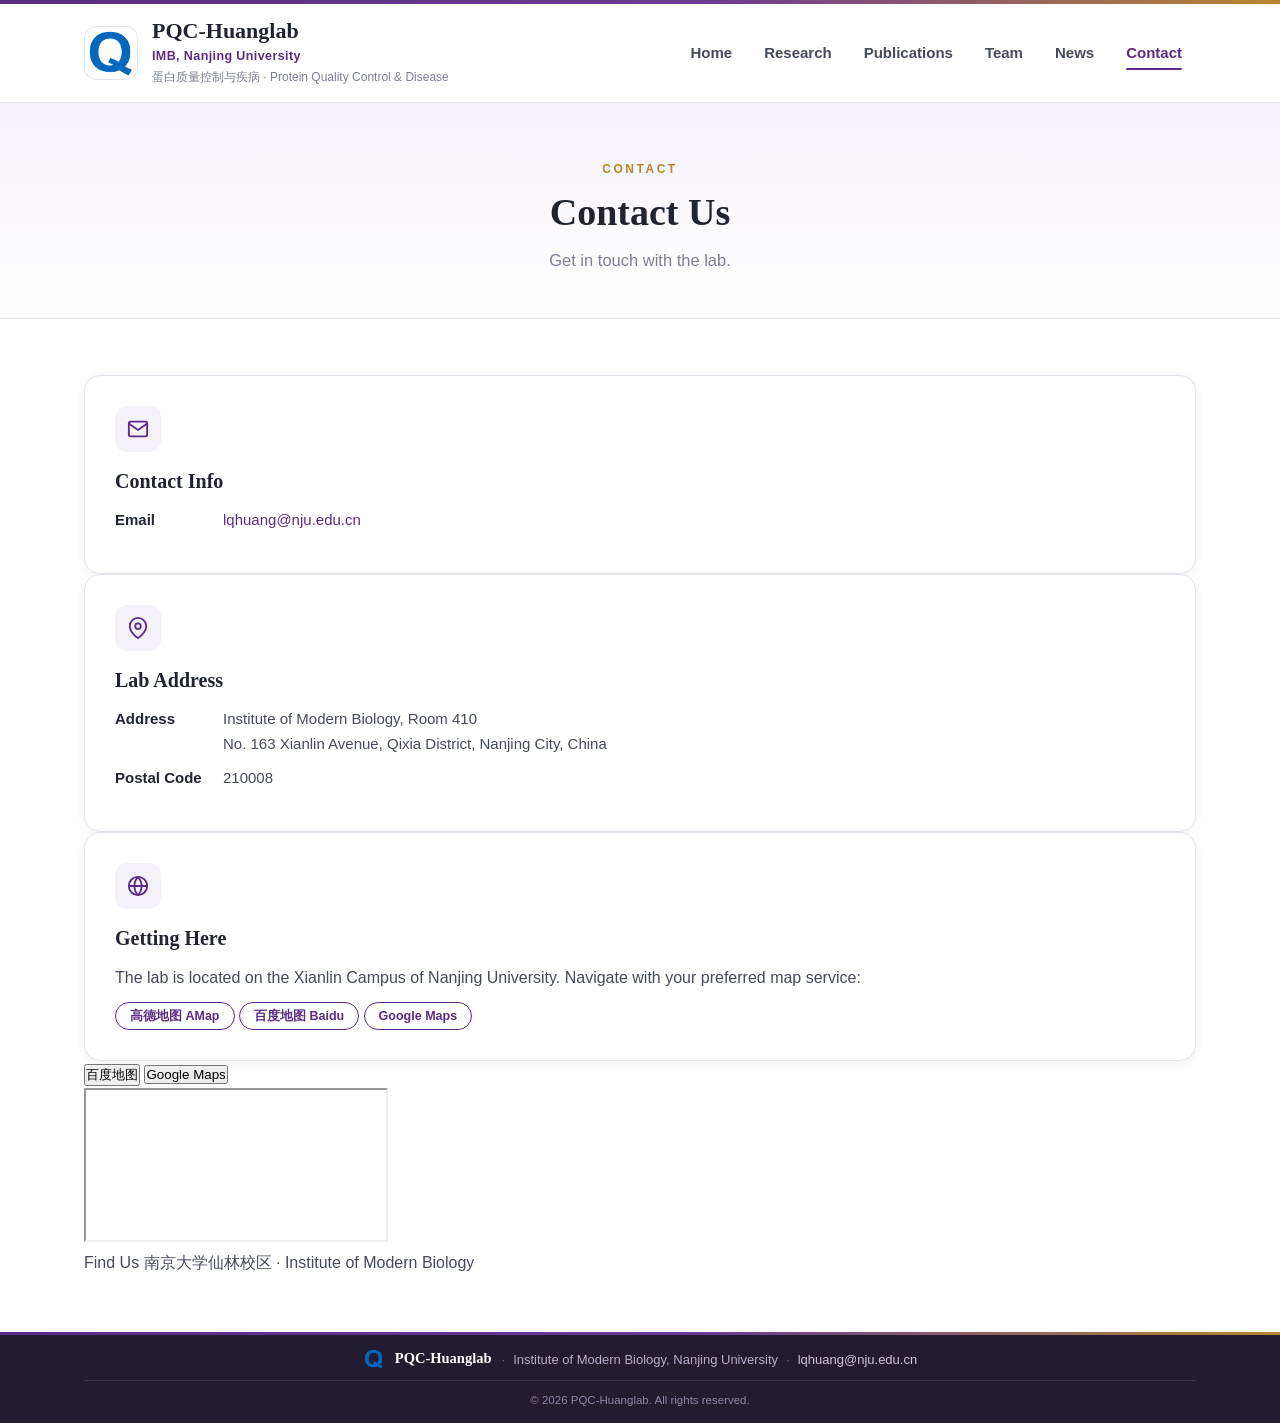
==== commit b182aeb4: "Add files via upload" ====
--- a/contact.html
+++ b/contact.html
@@ -48,31 +48,65 @@
 
     <section class="section">
       <div class="container">
-        <div class="contact-grid">
-          <div class="info-card reveal">
-            <div class="info-icon">
-              <svg width="22" height="22" viewBox="0 0 24 24" fill="none" stroke="currentColor" stroke-width="2" stroke-linecap="round" stroke-linejoin="round" aria-hidden="true"><path d="M21 10c0 7-9 13-9 13s-9-6-9-13a9 9 0 0 1 18 0z"/><circle cx="12" cy="10" r="3"/></svg>
+        <div class="contact-layout">
+          <div class="contact-side">
+            <div class="info-card reveal">
+              <div class="info-head">
+                <div class="info-icon">
+                  <svg width="22" height="22" viewBox="0 0 24 24" fill="none" stroke="currentColor" stroke-width="2" stroke-linecap="round" stroke-linejoin="round" aria-hidden="true"><path d="M4 4h16c1.1 0 2 .9 2 2v12c0 1.1-.9 2-2 2H4c-1.1 0-2-.9-2-2V6c0-1.1.9-2 2-2z"/><polyline points="22,6 12,13 2,6"/></svg>
+                </div>
+                <h2 class="info-title">Contact Info</h2>
+              </div>
+              <div class="info-item">
+                <span class="info-label">Email</span>
+                <span class="info-value"><a href="mailto:lqhuang@nju.edu.cn">lqhuang@nju.edu.cn</a></span>
+              </div>
             </div>
-            <h2 class="info-title">Lab Address</h2>
-            <div class="info-item">
-              <span class="info-label">Address</span>
-              <span class="info-value">Institute of Modern Biology, Room 410<br>No. 163 Xianlin Avenue, Qixia District, Nanjing City, China</span>
+
+            <div class="info-card reveal">
+              <div class="info-head">
+                <div class="info-icon">
+                  <svg width="22" height="22" viewBox="0 0 24 24" fill="none" stroke="currentColor" stroke-width="2" stroke-linecap="round" stroke-linejoin="round" aria-hidden="true"><path d="M21 10c0 7-9 13-9 13s-9-6-9-13a9 9 0 0 1 18 0z"/><circle cx="12" cy="10" r="3"/></svg>
+                </div>
+                <h2 class="info-title">Lab Address</h2>
+              </div>
+              <div class="info-item">
+                <span class="info-label">Address</span>
+                <span class="info-value">Institute of Modern Biology, Room 410<br>No. 163 Xianlin Avenue, Qixia District, Nanjing City, China</span>
+              </div>
+              <div class="info-item">
+                <span class="info-label">Postal Code</span>
+                <span class="info-value">210008</span>
+              </div>
             </div>
-            <div class="info-item">
-              <span class="info-label">Postal Code</span>
-              <span class="info-value">210008</span>
+
+            <div class="info-card reveal">
+              <div class="info-head">
+                <div class="info-icon">
+                  <svg width="22" height="22" viewBox="0 0 24 24" fill="none" stroke="currentColor" stroke-width="2" stroke-linecap="round" stroke-linejoin="round" aria-hidden="true"><circle cx="12" cy="12" r="10"/><line x1="2" y1="12" x2="22" y2="12"/><path d="M12 2a15.3 15.3 0 0 1 4 10 15.3 15.3 0 0 1-4 10 15.3 15.3 0 0 1-4-10 15.3 15.3 0 0 1 4-10z"/></svg>
+                </div>
+                <h2 class="info-title">Getting Here</h2>
+              </div>
+              <p class="getting-note">The lab is located on the Xianlin Campus of Nanjing University. Navigate with your preferred map service:</p>
+              <div class="map-links">
+                <a class="btn-mini" href="https://uri.amap.com/marker?position=118.960400,32.115300&amp;name=%E5%8D%97%E4%BA%AC%E5%A4%A7%E5%AD%A6%E7%8E%B0%E4%BB%A3%E7%94%9F%E7%89%A9%E7%A0%94%E7%A9%B6%E9%99%A2&amp;src=huanglab&amp;coordinate=gaode" target="_blank" rel="noopener">高德地图 AMap</a>
+                <a class="btn-mini" href="https://api.map.baidu.com/marker?location=32.115300,118.960400&amp;title=%E5%8D%97%E4%BA%AC%E5%A4%A7%E5%AD%A6%E7%8E%B0%E4%BB%A3%E7%94%9F%E7%89%A9%E7%A0%94%E7%A9%B6%E9%99%A2&amp;content=%E6%A0%96%E9%9C%9E%E5%8C%BA%E4%BB%99%E6%9E%97%E5%A4%A7%E9%81%93163%E5%8F%B7&amp;output=html&amp;coord_type=gcj02&amp;src=web.huanglab" target="_blank" rel="noopener">百度地图 Baidu</a>
+                <a class="btn-mini" href="https://www.google.com/maps/search/?api=1&amp;query=%E5%8D%97%E4%BA%AC%E5%A4%A7%E5%AD%A6%E4%BB%99%E6%9E%97%E6%A0%A1%E5%8C%BA" target="_blank" rel="noopener">Google Maps</a>
+              </div>
             </div>
-            <a class="btn-mini" href="https://maps.google.com/?q=Institute+of+Modern+Biology,+Nanjing+University" target="_blank" rel="noopener">View on Map</a>
           </div>
 
-          <div class="info-card reveal">
-            <div class="info-icon">
-              <svg width="22" height="22" viewBox="0 0 24 24" fill="none" stroke="currentColor" stroke-width="2" stroke-linecap="round" stroke-linejoin="round" aria-hidden="true"><path d="M4 4h16c1.1 0 2 .9 2 2v12c0 1.1-.9 2-2 2H4c-1.1 0-2-.9-2-2V6c0-1.1.9-2 2-2z"/><polyline points="22,6 12,13 2,6"/></svg>
+          <div class="map-card reveal">
+            <div class="map-tabs">
+              <button class="map-tab is-active" type="button" data-map-src="https://api.map.baidu.com/marker?location=32.115300,118.960400&amp;title=%E5%8D%97%E4%BA%AC%E5%A4%A7%E5%AD%A6%E7%8E%B0%E4%BB%A3%E7%94%9F%E7%89%A9%E7%A0%94%E7%A9%B6%E9%99%A2&amp;content=%E6%A0%96%E9%9C%9E%E5%8C%BA%E4%BB%99%E6%9E%97%E5%A4%A7%E9%81%93163%E5%8F%B7&amp;output=html&amp;coord_type=gcj02&amp;src=web.huanglab">百度地图</button>
+              <button class="map-tab" type="button" data-map-src="https://maps.google.com/maps?q=%E5%8D%97%E4%BA%AC%E5%A4%A7%E5%AD%A6%E4%BB%99%E6%9E%97%E6%A0%A1%E5%8C%BA&amp;z=15&amp;output=embed">Google Maps</button>
             </div>
-            <h2 class="info-title">Contact Info</h2>
-            <div class="info-item">
-              <span class="info-label">Email</span>
-              <span class="info-value"><a href="mailto:lqhuang@nju.edu.cn">lqhuang@nju.edu.cn</a></span>
+            <div class="map-frame">
+              <iframe id="contactMap" src="https://api.map.baidu.com/marker?location=32.115300,118.960400&amp;title=%E5%8D%97%E4%BA%AC%E5%A4%A7%E5%AD%A6%E7%8E%B0%E4%BB%A3%E7%94%9F%E7%89%A9%E7%A0%94%E7%A9%B6%E9%99%A2&amp;content=%E6%A0%96%E9%9C%9E%E5%8C%BA%E4%BB%99%E6%9E%97%E5%A4%A7%E9%81%93163%E5%8F%B7&amp;output=html&amp;coord_type=gcj02&amp;src=web.huanglab" title="Lab location map" loading="lazy" allowfullscreen></iframe>
+            </div>
+            <div class="map-toolbar">
+              <span class="map-toolbar-label">Find Us</span>
+              <span class="map-note">南京大学仙林校区 · Institute of Modern Biology</span>
             </div>
           </div>
         </div>
--- a/assets/css/style.css
+++ b/assets/css/style.css
@@ -681,9 +681,17 @@
   font-size: 13.5px;
   font-style: italic;
   color: var(--muted);
-  padding: 10px 16px;
+  padding: 12px 16px;
   background: var(--bg-soft);
   border-top: 1px solid var(--line);
+  line-height: 1.65;
+}
+
+.figure-caption strong {
+  font-style: normal;
+  font-weight: 700;
+  color: var(--ink);
+  margin-right: 4px;
 }
 
 /* ==========================================================================
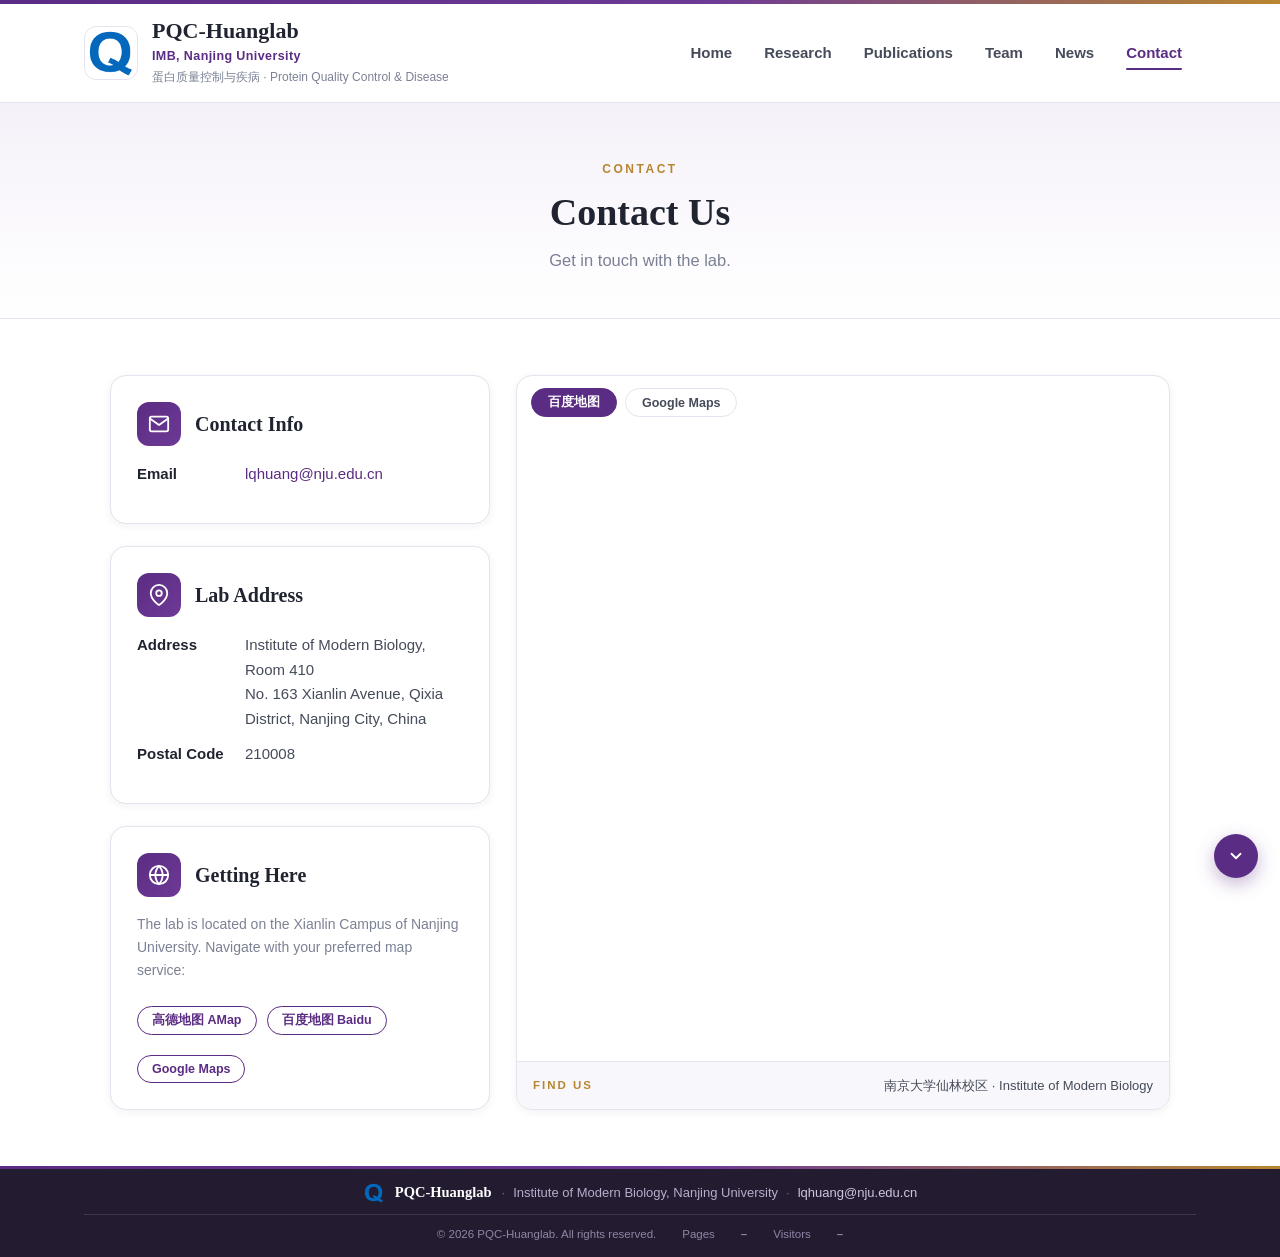
==== commit 6aa50db6: "Add files via upload" ====
--- a/contact.html
+++ b/contact.html
@@ -132,13 +132,22 @@
           <span class="visit-sep">&middot;</span>
           Visitors <strong id="busuanzi_value_site_uv">&#8211;</strong>
         </span>
+          Pages <strong id="statPages">&#8211;</strong>
+        </span>
+          Visitors <strong id="busuanzi_value_site_uv">&#8211;</strong>
+        </span>
       </div>
     </div>
   </footer>
 
-  <button id="backToTop" aria-label="Back to top">
-    <svg width="18" height="18" viewBox="0 0 24 24" fill="none" stroke="currentColor" stroke-width="2.4" stroke-linecap="round" stroke-linejoin="round" aria-hidden="true"><polyline points="18 15 12 9 6 15"/></svg>
-  </button>
+  <div class="float-buttons">
+    <button id="backToTop" aria-label="Back to top">
+      <svg width="18" height="18" viewBox="0 0 24 24" fill="none" stroke="currentColor" stroke-width="2.4" stroke-linecap="round" stroke-linejoin="round" aria-hidden="true"><polyline points="18 15 12 9 6 15"/></svg>
+    </button>
+    <button id="goToBottom" aria-label="Go to bottom">
+      <svg width="18" height="18" viewBox="0 0 24 24" fill="none" stroke="currentColor" stroke-width="2.4" stroke-linecap="round" stroke-linejoin="round" aria-hidden="true"><polyline points="6 9 12 15 18 9"/></svg>
+    </button>
+  </div>
 
   <script src="./assets/js/site-data.js"></script>
   <script src="./assets/js/main.js" defer></script>
--- a/assets/css/style.css
+++ b/assets/css/style.css
@@ -376,10 +376,12 @@
   inset: 0;
   opacity: 0;
   transition: opacity 1.1s ease;
+  pointer-events: none;
 }
 
 .hero-slide.is-active {
   opacity: 1;
+  pointer-events: auto;
 }
 
 .hero-slide img {
@@ -592,7 +594,7 @@
   display: flex;
   flex-wrap: wrap;
   align-items: center;
-  justify-content: center;
+  justify-content: flex-end;
   gap: 8px 10px;
 }
 
@@ -625,6 +627,149 @@
 .panel-empty {
   color: var(--muted);
   font-size: 14px;
+}
+
+/* Lab system entry (left) + links (right), one strip */
+.links-row {
+  display: flex;
+  align-items: center;
+  justify-content: space-between;
+  flex-wrap: wrap;
+  gap: 14px 32px;
+}
+
+.lab-system-block,
+.developed-block {
+  display: flex;
+  align-items: center;
+  gap: 12px;
+  text-decoration: none;
+  border-radius: 12px;
+}
+
+.lab-system-icon {
+  width: 38px;
+  height: 38px;
+  border-radius: 10px;
+  background: linear-gradient(135deg, var(--primary), var(--primary-soft));
+  color: #fff;
+  display: flex;
+  align-items: center;
+  justify-content: center;
+  flex-shrink: 0;
+  transition: box-shadow 0.25s ease;
+}
+
+.lab-system-stack {
+  display: flex;
+  flex-direction: column;
+  align-items: flex-start;
+  gap: 5px;
+}
+
+.lab-system-name {
+  display: flex;
+  align-items: baseline;
+  gap: 8px;
+}
+
+.lab-system-link {
+  font-family: var(--font-serif);
+  font-size: 16.5px;
+  font-weight: 700;
+  color: var(--ink);
+}
+
+.lab-system-block:hover .lab-system-link,
+.developed-block:hover .lab-system-link {
+  color: var(--primary);
+}
+
+.lab-system-block:hover .lab-system-icon,
+.developed-block:hover .lab-system-icon {
+  box-shadow: 0 6px 16px rgba(91, 44, 131, 0.3);
+}
+
+.lab-system-cn {
+  font-size: 12.5px;
+  color: var(--muted);
+}
+
+.lab-badge {
+  font-size: 10.5px;
+  font-weight: 700;
+  letter-spacing: 0.8px;
+  text-transform: uppercase;
+  color: var(--gold);
+  border: 1px solid var(--gold);
+  border-radius: 999px;
+  padding: 2px 12px;
+  background: #fff;
+  white-space: nowrap;
+}
+
+@media (max-width: 900px) {
+  .links-row {
+    flex-direction: column;
+    align-items: center;
+  }
+
+  .link-strip-inner {
+    justify-content: center;
+    margin-top: 0;
+  }
+}
+
+/* Research directions overview */
+.research-overview {
+  max-width: 900px;
+  margin: 0 auto 34px;
+  background: linear-gradient(135deg, #faf8fc, var(--primary-050));
+  border: 1px solid var(--line);
+  border-radius: 16px;
+  padding: 30px 36px;
+  color: var(--body-color);
+  box-shadow: var(--shadow-sm);
+}
+
+.overview-title {
+  color: var(--ink);
+  font-size: 22px;
+  margin-bottom: 8px;
+}
+
+.overview-lead {
+  font-size: 15px;
+  color: var(--muted);
+  margin-bottom: 12px;
+}
+
+.overview-list {
+  list-style: none;
+}
+
+.overview-list li {
+  position: relative;
+  padding: 11px 0 11px 28px;
+  font-size: 15.5px;
+  line-height: 1.7;
+  color: var(--ink);
+  border-bottom: 1px dashed var(--line);
+}
+
+.overview-list li:last-child {
+  border-bottom: none;
+}
+
+.overview-list li::before {
+  content: "";
+  position: absolute;
+  left: 4px;
+  top: 20px;
+  width: 8px;
+  height: 8px;
+  background: var(--gold);
+  transform: rotate(45deg);
 }
 
 /* ==========================================================================
@@ -694,6 +839,35 @@
   margin-right: 4px;
 }
 
+/* Tool detail page */
+.feature-list {
+  list-style: none;
+  margin: 16px 0 22px;
+}
+
+.feature-list li {
+  position: relative;
+  padding: 7px 0 7px 26px;
+  font-size: 15px;
+}
+
+.feature-list li::before {
+  content: "";
+  position: absolute;
+  left: 6px;
+  top: 15px;
+  width: 7px;
+  height: 7px;
+  background: var(--gold);
+  transform: rotate(45deg);
+}
+
+.tool-actions {
+  display: flex;
+  flex-wrap: wrap;
+  gap: 12px;
+}
+
 /* ==========================================================================
    Publications page
    ========================================================================== */
@@ -1033,37 +1207,60 @@
 /* ==========================================================================
    Contact page
    ========================================================================== */
-.contact-grid {
+.contact-layout {
   display: grid;
-  grid-template-columns: repeat(auto-fit, minmax(300px, 1fr));
+  grid-template-columns: minmax(300px, 380px) 1fr;
   gap: 26px;
-  max-width: 920px;
+  align-items: stretch;
+  max-width: 1060px;
   margin: 0 auto;
+}
+
+.contact-side {
+  display: flex;
+  flex-direction: column;
+  gap: 22px;
 }
 
 .info-card {
   background: #fff;
   border: 1px solid var(--line);
   border-radius: 16px;
-  padding: 30px;
+  padding: 26px;
   box-shadow: var(--shadow-sm);
+  transition: border-color 0.25s ease, box-shadow 0.25s ease;
+}
+
+.info-card:hover {
+  border-color: var(--primary-soft);
+  box-shadow: var(--shadow-md);
+}
+
+.info-head {
+  display: flex;
+  align-items: center;
+  gap: 14px;
+  margin-bottom: 16px;
 }
 
 .info-icon {
-  width: 46px;
-  height: 46px;
+  width: 44px;
+  height: 44px;
   border-radius: 12px;
-  background: var(--primary-050);
-  color: var(--primary);
+  background: linear-gradient(135deg, var(--primary), var(--primary-soft));
+  color: #fff;
   display: flex;
   align-items: center;
   justify-content: center;
-  margin-bottom: 16px;
+  flex-shrink: 0;
+}
+
+.info-head .info-title {
+  margin-bottom: 0;
 }
 
 .info-title {
   font-size: 20px;
-  margin-bottom: 14px;
 }
 
 .info-item {
@@ -1094,6 +1291,94 @@
 
 .info-card .btn-mini {
   margin-top: 10px;
+}
+
+/* Embedded map card */
+.map-card {
+  display: flex;
+  flex-direction: column;
+  background: #fff;
+  border: 1px solid var(--line);
+  border-radius: 16px;
+  overflow: hidden;
+  box-shadow: var(--shadow-sm);
+}
+
+.map-tabs {
+  display: flex;
+  gap: 8px;
+  padding: 12px 14px 0;
+}
+
+.map-tab {
+  border: 1px solid var(--line);
+  background: #fff;
+  color: var(--body-color);
+  font-size: 12.5px;
+  font-weight: 600;
+  padding: 5px 16px;
+  border-radius: 999px;
+  cursor: pointer;
+  transition: all 0.2s ease;
+}
+
+.map-tab:hover {
+  color: var(--primary);
+  border-color: var(--primary);
+}
+
+.map-tab.is-active {
+  background: var(--primary);
+  border-color: var(--primary);
+  color: #fff;
+}
+
+.map-frame {
+  flex: 1;
+  min-height: 480px;
+}
+
+.map-frame iframe {
+  display: block;
+  width: 100%;
+  height: 100%;
+  border: 0;
+}
+
+.map-toolbar {
+  display: flex;
+  flex-wrap: wrap;
+  align-items: center;
+  gap: 10px 12px;
+  padding: 13px 16px;
+  border-top: 1px solid var(--line);
+  background: var(--bg-soft);
+}
+
+.map-toolbar-label {
+  font-size: 11.5px;
+  font-weight: 700;
+  letter-spacing: 2px;
+  text-transform: uppercase;
+  color: var(--gold);
+  margin-right: auto;
+}
+
+.getting-note {
+  font-size: 14px;
+  color: var(--muted);
+  margin-bottom: 14px;
+}
+
+.map-links {
+  display: flex;
+  flex-wrap: wrap;
+  gap: 10px;
+}
+
+.map-note {
+  font-size: 13px;
+  color: var(--body-color);
 }
 
 /* ==========================================================================
@@ -1260,10 +1545,17 @@
 /* ==========================================================================
    Back to top
    ========================================================================== */
-#backToTop {
+.float-buttons {
   position: fixed;
   right: 22px;
   bottom: 22px;
+  display: flex;
+  flex-direction: column;
+  gap: 10px;
+  z-index: 90;
+}
+
+.float-buttons button {
   width: 44px;
   height: 44px;
   border: none;
@@ -1279,16 +1571,15 @@
   visibility: hidden;
   transform: translateY(8px);
   transition: all 0.3s ease;
-  z-index: 90;
-}
-
-#backToTop.show {
+}
+
+.float-buttons button.show {
   opacity: 1;
   visibility: visible;
   transform: none;
 }
 
-#backToTop:hover {
+.float-buttons button:hover {
   background: var(--primary-dark);
 }
 
@@ -1304,6 +1595,57 @@
 .reveal.is-visible {
   opacity: 1;
   transform: none;
+}
+
+
+/* Lightbox (click a compressed image to view the original) */
+img[data-full] {
+  cursor: zoom-in;
+}
+
+.lightbox {
+  position: fixed;
+  inset: 0;
+  z-index: 300;
+  display: flex;
+  align-items: center;
+  justify-content: center;
+  padding: 40px;
+  background: rgba(23, 16, 34, 0.92);
+  opacity: 0;
+  visibility: hidden;
+  transition: opacity 0.25s ease, visibility 0.25s ease;
+}
+
+.lightbox.is-open {
+  opacity: 1;
+  visibility: visible;
+}
+
+.lightbox img {
+  max-width: 100%;
+  max-height: 100%;
+  border-radius: 8px;
+  box-shadow: 0 20px 60px rgba(0, 0, 0, 0.5);
+}
+
+.lightbox-close {
+  position: absolute;
+  top: 14px;
+  right: 18px;
+  width: 42px;
+  height: 42px;
+  border: none;
+  border-radius: 50%;
+  background: rgba(255, 255, 255, 0.14);
+  color: #fff;
+  font-size: 26px;
+  line-height: 1;
+  cursor: pointer;
+}
+
+.lightbox-close:hover {
+  background: rgba(255, 255, 255, 0.28);
 }
 
 /* ==========================================================================
@@ -1361,6 +1703,14 @@
     margin: 0 auto;
     display: block;
   }
+
+  .contact-layout {
+    grid-template-columns: 1fr;
+  }
+
+  .map-frame {
+    min-height: 360px;
+  }
 }
 
 @media (max-width: 640px) {
@@ -1412,6 +1762,14 @@
 
   .timeline-item::before {
     left: -29px;
+  }
+
+  .info-card {
+    padding: 22px 20px;
+  }
+
+  .info-label {
+    flex-basis: 84px;
   }
 }
 
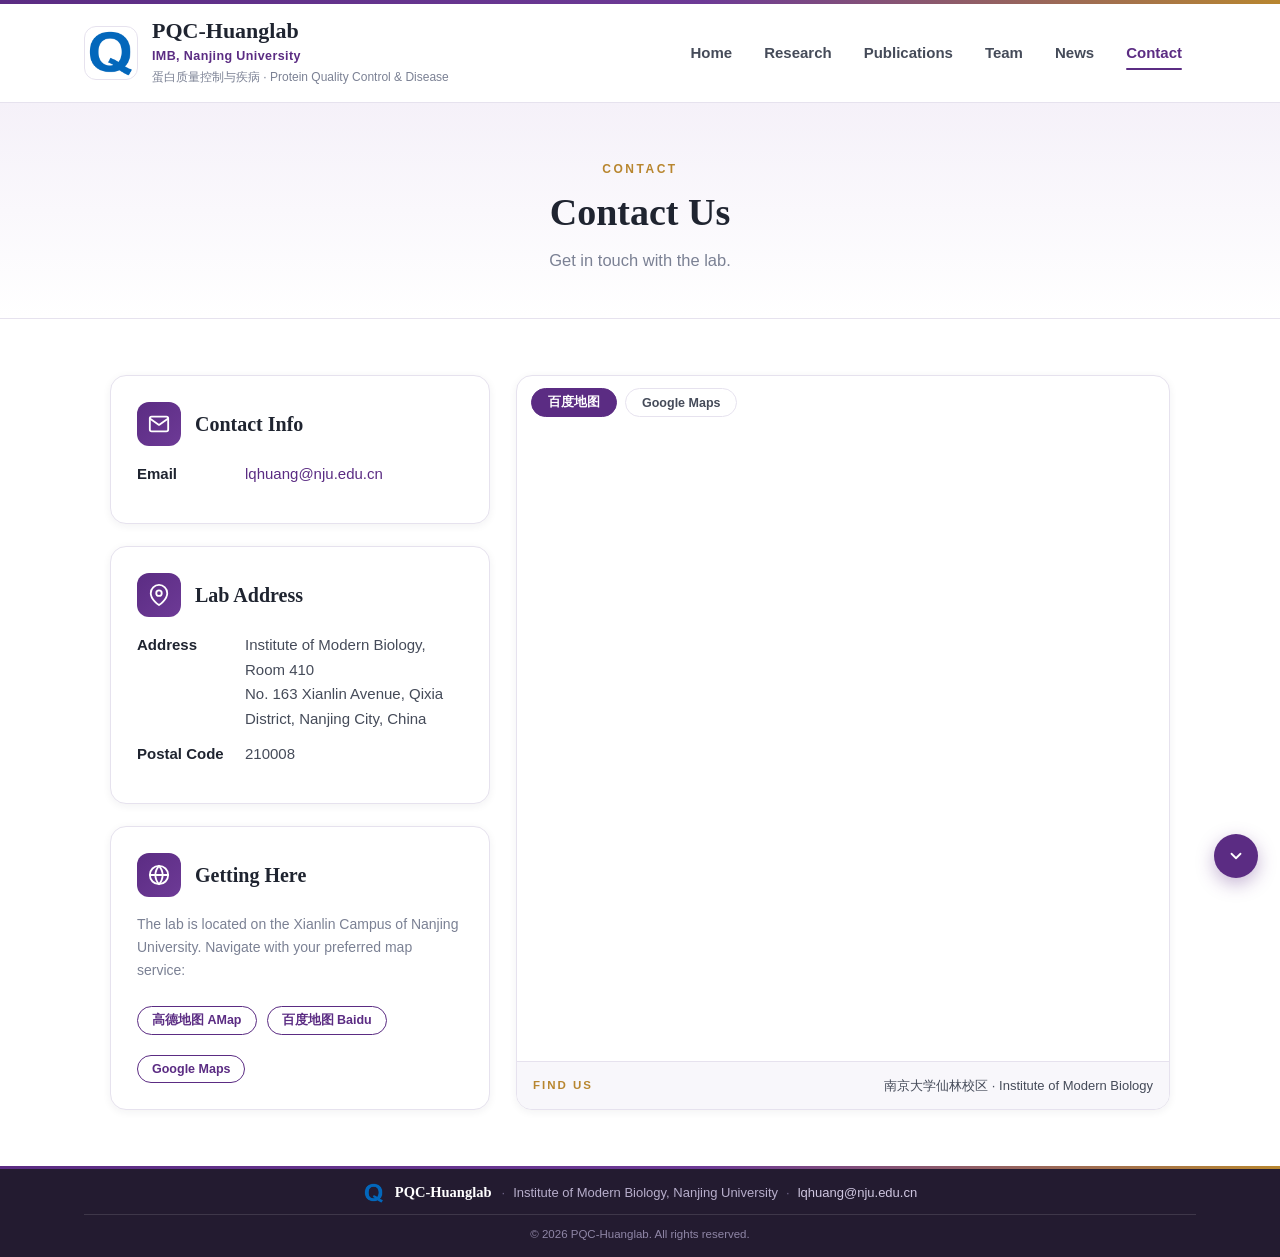
==== commit 4641f878: "Add files via upload" ====
--- a/contact.html
+++ b/contact.html
@@ -125,16 +125,12 @@
         <a href="mailto:lqhuang@nju.edu.cn">lqhuang@nju.edu.cn</a>
       </p>
       <div class="footer-line2">
-        <span>&copy; <span id="footer-year">2026</span> PQC-Huanglab. All rights reserved.</span>
+        <span>&copy; <span id="footer-year">2026</span> PQC-Huanglab. <span class="footer-long">All rights reserved.</span></span>
         <span class="visit-stats" id="visitStats" hidden>
           <svg width="14" height="14" viewBox="0 0 24 24" fill="none" stroke="currentColor" stroke-width="2" stroke-linecap="round" stroke-linejoin="round" aria-hidden="true"><path d="M1 12s4-8 11-8 11 8 11 8-4 8-11 8-11-8-11-8z"/><circle cx="12" cy="12" r="3"/></svg>
-          Visits <strong id="busuanzi_value_site_pv">&#8211;</strong>
+          <span>Visits <strong id="busuanzi_value_site_pv">&#8211;</strong></span>
           <span class="visit-sep">&middot;</span>
-          Visitors <strong id="busuanzi_value_site_uv">&#8211;</strong>
-        </span>
-          Pages <strong id="statPages">&#8211;</strong>
-        </span>
-          Visitors <strong id="busuanzi_value_site_uv">&#8211;</strong>
+          <span>Visitors <strong id="busuanzi_value_site_uv">&#8211;</strong></span>
         </span>
       </div>
     </div>
--- a/assets/css/style.css
+++ b/assets/css/style.css
@@ -1522,10 +1522,27 @@
   color: #8f86a6;
 }
 
+/* Mobile: keep copyright + visit counter on a single line by
+   hiding the "All rights reserved." tail and tightening the gap. */
+@media (max-width: 640px) {
+  .footer-long {
+    display: none;
+  }
+
+  .footer-line2 {
+    gap: 4px 10px;
+    font-size: 11px;
+  }
+}
+
 .visit-stats {
   display: inline-flex;
   align-items: center;
-  gap: 7px;
+  gap: 5px;
+}
+
+.visit-stats strong {
+  font-variant-numeric: tabular-nums;
 }
 
 .visit-stats[hidden] {
@@ -1539,7 +1556,6 @@
 
 .visit-sep {
   opacity: 0.5;
-  margin: 0 2px;
 }
 
 /* ==========================================================================
@@ -1581,6 +1597,24 @@
 
 .float-buttons button:hover {
   background: var(--primary-dark);
+}
+
+@media (max-width: 640px) {
+  .float-buttons {
+    right: 14px;
+    bottom: 14px;
+    gap: 8px;
+  }
+
+  .float-buttons button {
+    width: 36px;
+    height: 36px;
+  }
+
+  .float-buttons button svg {
+    width: 15px;
+    height: 15px;
+  }
 }
 
 /* ==========================================================================
